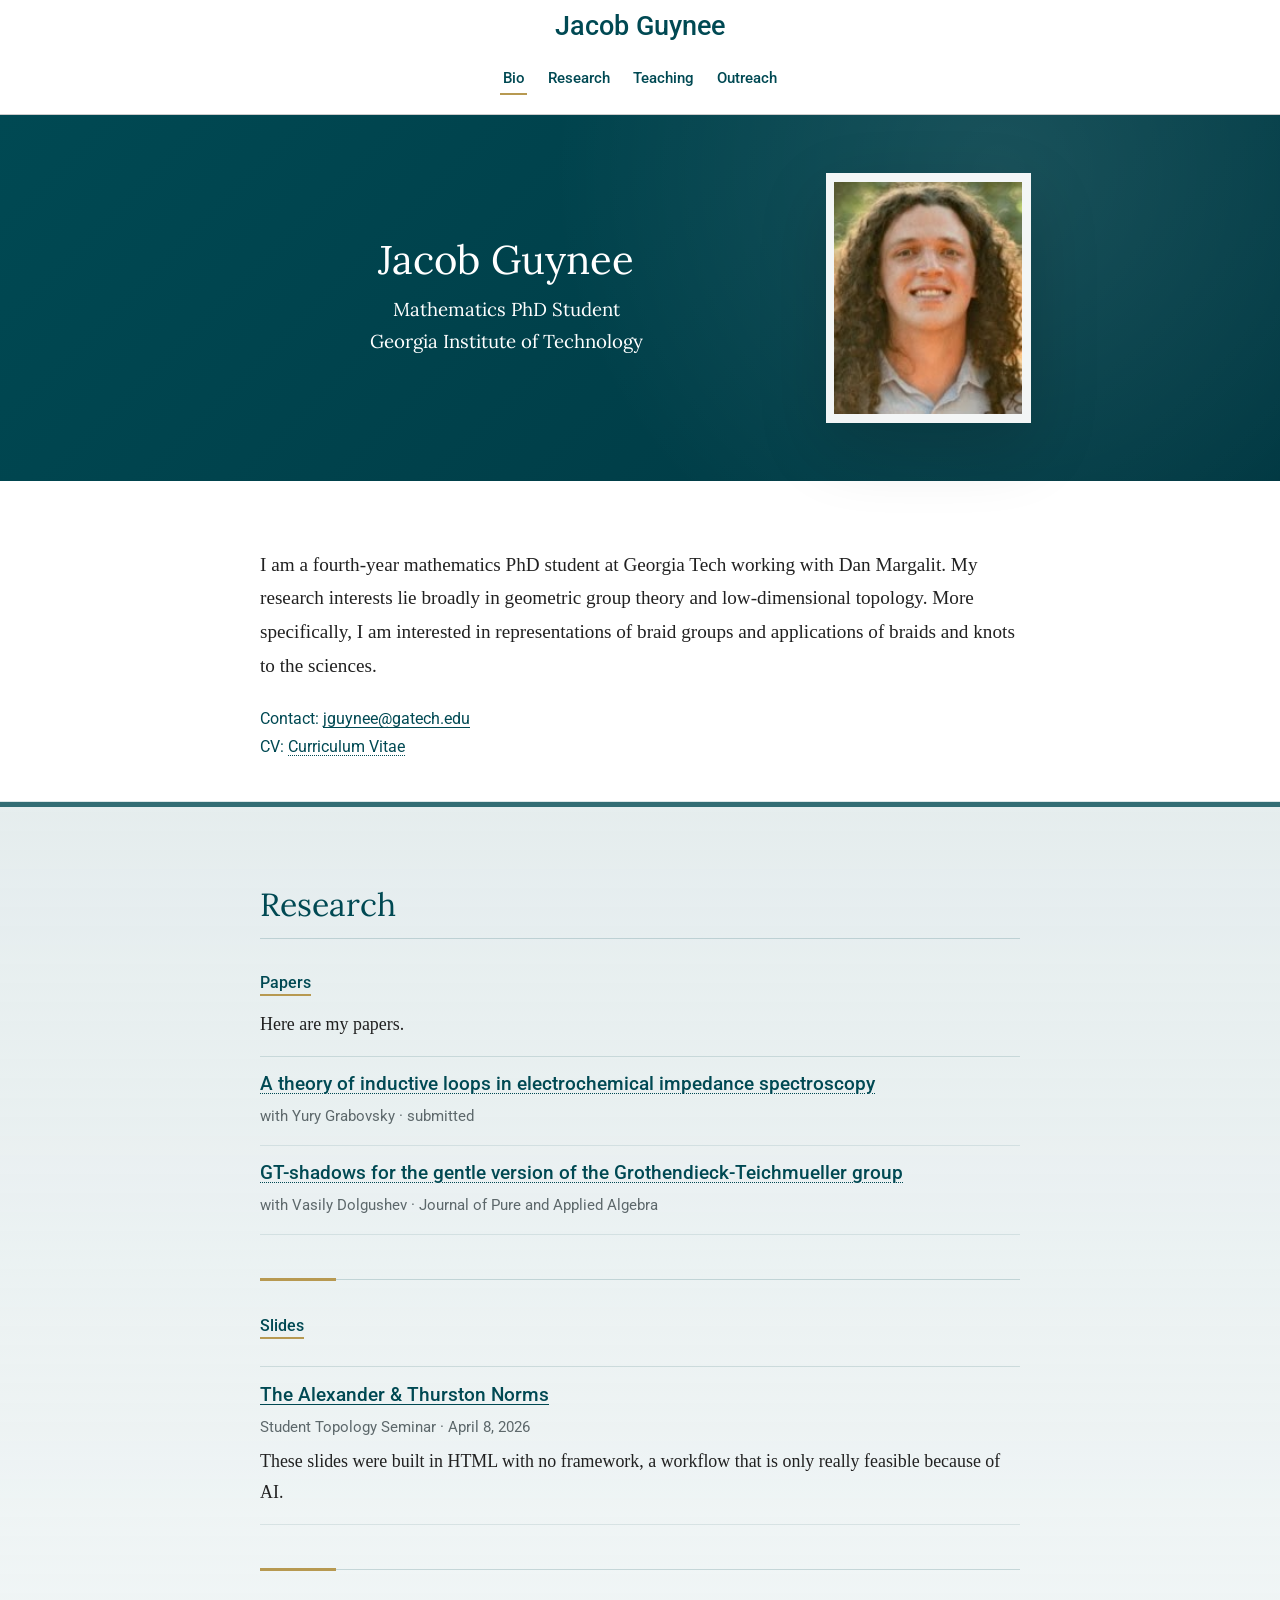
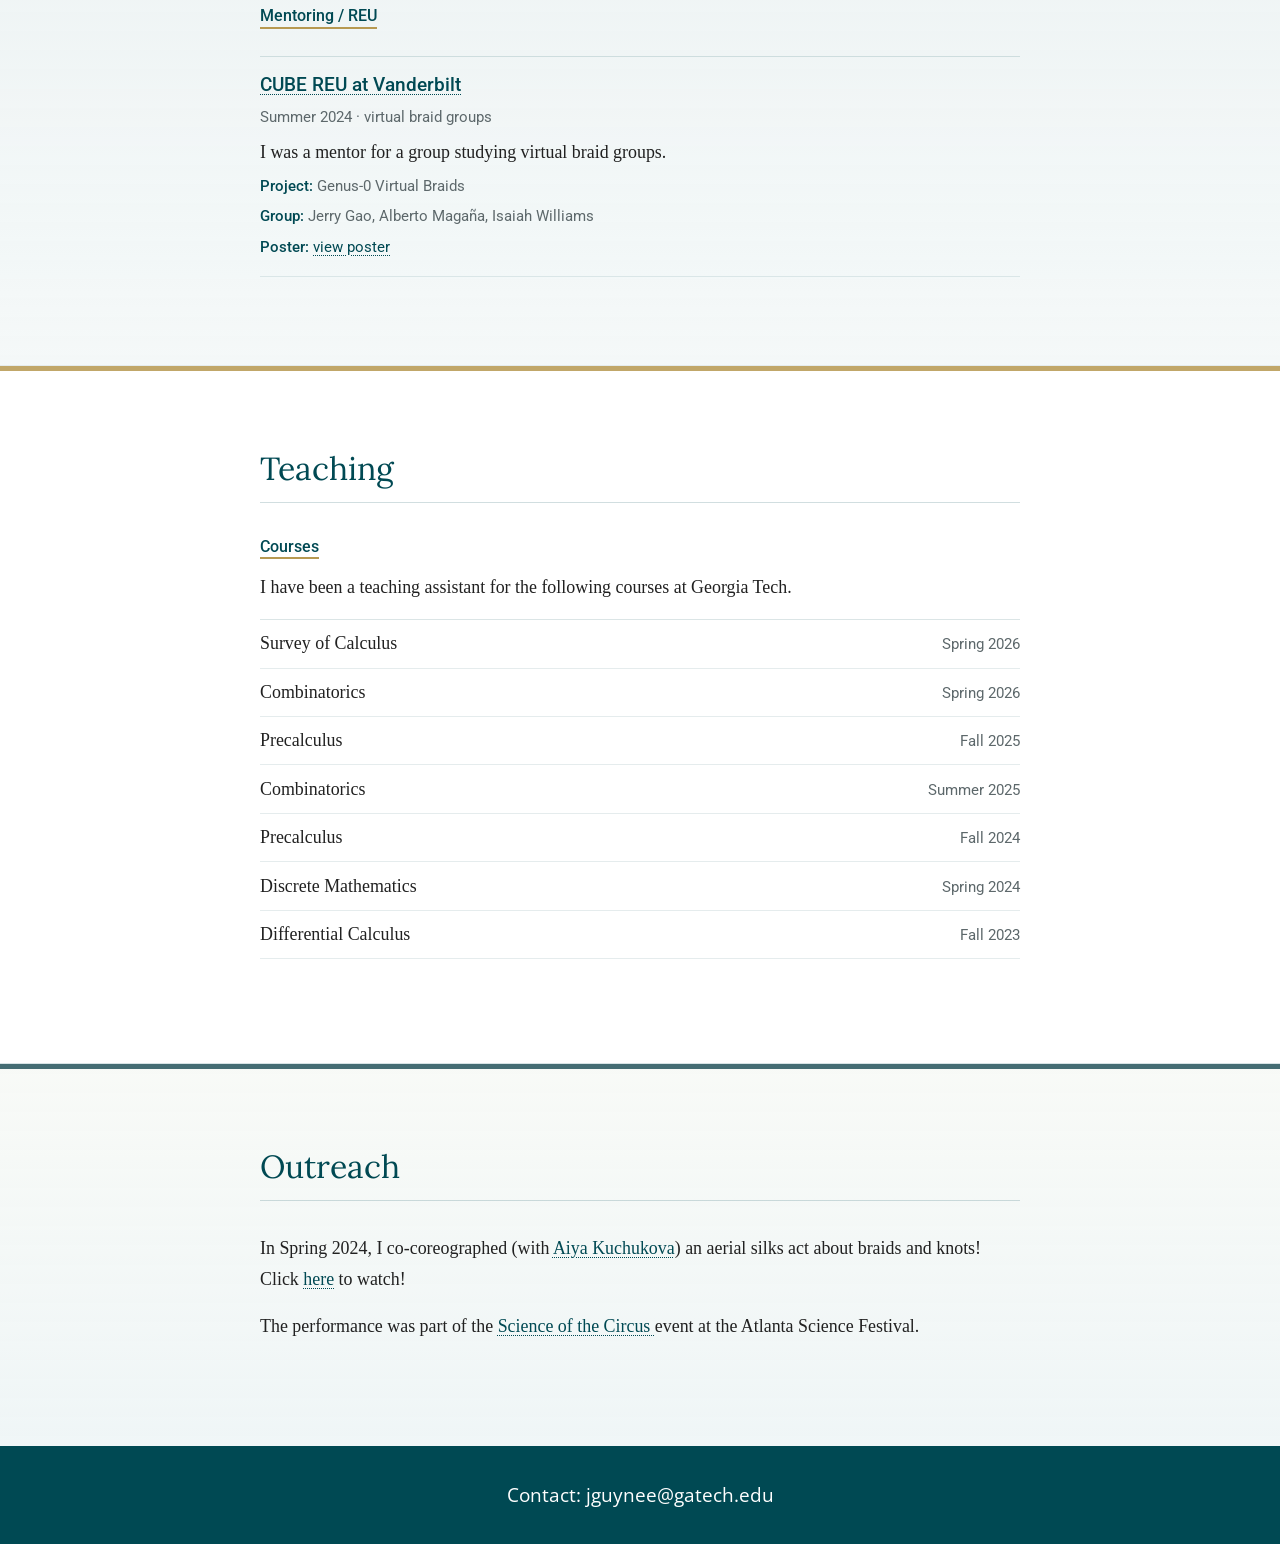
==== index.html @ 06bebe14 "Create personal website" ====
<!DOCTYPE html>
<html lang="en">
  <head>
    <meta charset="utf-8">
    <meta name="viewport" content="width=device-width, initial-scale=1">
    <meta
      name="description"
      content="Jacob Guynee, Mathematics PhD Student at Georgia Institute of Technology."
    >
    <meta property="og:title" content="Jacob Guynee">
    <meta
      property="og:description"
      content="Mathematics PhD Student at Georgia Institute of Technology."
    >
    <meta property="og:type" content="website">
    <meta property="og:image" content="assets/jacob-guynee.jpg">
    <title>Jacob Guynee</title>
    <link rel="preconnect" href="https://fonts.googleapis.com">
    <link rel="preconnect" href="https://fonts.gstatic.com" crossorigin>
    <link
      href="https://fonts.googleapis.com/css2?family=Lora:wght@400;500&family=Open+Sans:wght@400;600&family=Roboto:wght@400;500&display=swap"
      rel="stylesheet"
    >
    <link rel="stylesheet" href="styles.css">
  </head>
  <body>
    <header class="site-header">
      <a class="site-title" href="index.html">Jacob Guynee</a>
      <nav class="primary-nav" aria-label="Primary navigation">
        <a class="active" href="#bio" aria-current="page">Bio</a>
        <a href="#research">Research</a>
        <a href="#teaching">Teaching</a>
        <a href="#outreach">Outreach</a>
      </nav>
    </header>

    <main>
      <section class="hero" id="bio" aria-labelledby="intro-heading">
        <div class="hero-inner">
          <div class="hero-copy">
            <h1 id="intro-heading">Jacob Guynee</h1>
            <p>Mathematics PhD Student</p>
            <p>Georgia Institute of Technology</p>
          </div>
          <figure class="portrait-frame">
            <img src="assets/jacob-guynee.jpg" alt="Jacob Guynee">
          </figure>
        </div>
      </section>

      <section class="bio-section" aria-label="Biography">
        <div class="content-column">
          <p>
            I am a fourth-year mathematics PhD student at Georgia Tech working
            with Dan Margalit. My research interests lie broadly in geometric
            group theory and low-dimensional topology. More specifically, I am
            interested in representations of braid groups and applications of
            braids and knots to the sciences.
          </p>
          <p class="bio-contact">
            Contact: <a href="mailto:jguynee@gatech.edu">jguynee@gatech.edu</a>
            <br>
            CV:
            <a
              href="https://drive.google.com/file/d/1rcD-SRMnvjtIptiOlbtC2pMc74YxiAB4/view?usp=drive_link"
              target="_blank"
              rel="noopener noreferrer"
            >
              Curriculum Vitae
            </a>
          </p>
        </div>
      </section>

      <section class="page-section research-section" id="research" aria-labelledby="research-heading">
        <div class="section-inner">
          <h2 id="research-heading">Research</h2>

          <div class="research-group">
            <h3 class="section-subtitle">Papers</h3>
            <p class="research-intro">Here are my papers.</p>

            <div class="research-entry-list">
              <article class="research-entry">
                <h4>
                  <a href="https://arxiv.org/abs/2301.05024" target="_blank" rel="noopener noreferrer">
                    A theory of inductive loops in electrochemical impedance spectroscopy
                  </a>
                </h4>
                <p class="entry-meta">with Yury Grabovsky &middot; submitted</p>
              </article>

              <article class="research-entry">
                <h4>
                  <a href="https://arxiv.org/abs/2401.06870" target="_blank" rel="noopener noreferrer">
                    GT-shadows for the gentle version of the Grothendieck-Teichmueller group
                  </a>
                </h4>
                <p class="entry-meta">with Vasily Dolgushev &middot; Journal of Pure and Applied Algebra</p>
              </article>
            </div>
          </div>

          <div class="research-group slides-block">
            <h3 class="section-subtitle">Slides</h3>
            <div class="research-entry-list">
              <article class="research-entry">
                <h4>
                  <a href="slideshows/alex-and-thurston/index.html">The Alexander &amp; Thurston Norms</a>
                </h4>
                <p class="entry-meta">Student Topology Seminar &middot; April 8, 2026</p>
                <p>
                  These slides were built in HTML with no framework, a workflow
                  that is only really feasible because of AI.
                </p>
              </article>
            </div>
          </div>

          <div class="research-group reu-block">
            <h3 class="section-subtitle">Mentoring / REU</h3>
            <div class="research-entry-list">
              <article class="research-entry">
                <h4>
                  <a href="https://margalit.droppages.net/reu.html" target="_blank" rel="noopener noreferrer">CUBE REU at Vanderbilt</a>
                </h4>
                <p class="entry-meta">Summer 2024 &middot; virtual braid groups</p>
                <p>I was a mentor for a group studying virtual braid groups.</p>
                <p class="entry-detail"><span>Project:</span> Genus-0 Virtual Braids</p>
                <p class="entry-detail"><span>Group:</span> Jerry Gao, Alberto Maga&ntilde;a, Isaiah Williams</p>
                <p class="entry-detail">
                  <span>Poster:</span>
                  <a href="https://drive.google.com/file/d/1_0v828YfqKhIssvewitW0KO_ke33jh3l/view?usp=drive_link" target="_blank" rel="noopener noreferrer">view poster</a>
                </p>
              </article>
            </div>
          </div>
        </div>
      </section>

      <section class="page-section teaching-section" id="teaching" aria-labelledby="teaching-heading">
        <div class="section-inner">
          <h2 id="teaching-heading">Teaching</h2>
          <div class="teaching-group">
            <h3 class="section-subtitle">Courses</h3>
            <p>I have been a teaching assistant for the following courses at Georgia Tech.</p>
            <ul class="course-list">
              <li>
                <span class="course-name">Survey of Calculus</span>
                <span class="course-term">Spring 2026</span>
              </li>
              <li>
                <span class="course-name">Combinatorics</span>
                <span class="course-term">Spring 2026</span>
              </li>
              <li>
                <span class="course-name">Precalculus</span>
                <span class="course-term">Fall 2025</span>
              </li>
              <li>
                <span class="course-name">Combinatorics</span>
                <span class="course-term">Summer 2025</span>
              </li>
              <li>
                <span class="course-name">Precalculus</span>
                <span class="course-term">Fall 2024</span>
              </li>
              <li>
                <span class="course-name">Discrete Mathematics</span>
                <span class="course-term">Spring 2024</span>
              </li>
              <li>
                <span class="course-name">Differential Calculus</span>
                <span class="course-term">Fall 2023</span>
              </li>
            </ul>
          </div>
        </div>
      </section>

      <section class="page-section outreach-section" id="outreach" aria-labelledby="outreach-heading">
        <div class="section-inner">
          <h2 id="outreach-heading">Outreach</h2>
          <p>
            In Spring 2024, I co-coreographed (with
            <a href="https://sites.google.com/view/aiyko/home" target="_blank" rel="noopener noreferrer">Aiya Kuchukova</a>)
            an aerial silks act about braids and knots! Click
            <a href="https://drive.google.com/file/d/1J1d-u1OM01Z6d9Sy87omcITtz2qol_px/view" target="_blank" rel="noopener noreferrer">here</a>
            to watch!
          </p>
          <p>
            The performance was part of the
            <a href="https://atlantasciencefestival.org/events-2024/808-science-of-the-circus/" target="_blank" rel="noopener noreferrer">
              Science of the Circus
            </a>
            event at the Atlanta Science Festival.
          </p>
        </div>
      </section>
    </main>

    <footer class="site-footer">
      <p>Contact: <a href="mailto:jguynee@gatech.edu">jguynee@gatech.edu</a></p>
    </footer>
    <script src="script.js"></script>
  </body>
</html>
---- styles.css ----
:root {
  --teal: #004953;
  --teal-deep: #003842;
  --teal-soft: #e5edee;
  --ink: #212121;
  --muted: #5d686b;
  --paper: #ffffff;
  --line: #cccccc;
  --accent: #b79951;
  --shadow: 0 24px 70px rgba(0, 0, 0, 0.16);
}

* {
  box-sizing: border-box;
}

html {
  color: var(--ink);
  background: var(--paper);
  font-family: "Open Sans", Arial, sans-serif;
  font-size: 16px;
  scroll-behavior: smooth;
}

body {
  margin: 0;
  min-height: 100vh;
  background:
    linear-gradient(180deg, rgba(229, 237, 238, 0.28), rgba(255, 255, 255, 0) 260px),
    var(--paper);
  overflow-x: hidden;
}

a {
  color: inherit;
  overflow-wrap: anywhere;
}

main {
  overflow-x: hidden;
}

.site-header {
  display: grid;
  justify-items: center;
  gap: 1.35rem;
  padding: 0.65rem 1.5rem 1.2rem;
  background: rgba(255, 255, 255, 0.96);
  border-bottom: 1px solid var(--line);
  position: sticky;
  top: 0;
  z-index: 10;
}

.site-title {
  color: var(--teal);
  font-family: Roboto, Arial, sans-serif;
  font-size: 1.66rem;
  font-weight: 500;
  letter-spacing: 0;
  text-align: center;
  text-decoration: none;
}

.primary-nav {
  display: flex;
  flex-wrap: wrap;
  justify-content: center;
  gap: 0.25rem 1.15rem;
  color: var(--teal);
  font-family: Roboto, Arial, sans-serif;
  font-size: 0.95rem;
  font-weight: 500;
}

.primary-nav a {
  position: relative;
  min-height: 2rem;
  padding: 0.35rem 0.15rem;
  text-decoration: none;
}

.primary-nav a::after {
  position: absolute;
  right: 0;
  bottom: 0;
  left: 0;
  height: 2px;
  background: transparent;
  content: "";
}

.primary-nav a:hover::after,
.primary-nav a:focus-visible::after,
.primary-nav .active::after {
  background: var(--accent);
}

.hero {
  background:
    radial-gradient(circle at 78% 15%, rgba(255, 255, 255, 0.1), transparent 28rem),
    linear-gradient(135deg, var(--teal), var(--teal-deep));
  color: var(--paper);
}

.hero-inner {
  display: grid;
  grid-template-columns: minmax(0, 1fr) minmax(150px, 220px);
  align-items: center;
  gap: 3rem;
  width: 100%;
  max-width: 860px;
  min-height: 320px;
  margin: 0 auto;
  padding: 3.6rem 2rem;
}

.hero-copy {
  text-align: center;
}

.hero-copy h1 {
  margin: 0 0 0.8rem;
  font-family: Lora, Georgia, serif;
  font-size: 2.5rem;
  font-weight: 400;
  line-height: 1.15;
}

.hero-copy p {
  margin: 0.18rem 0;
  font-family: Lora, Georgia, serif;
  font-size: 1.17rem;
  line-height: 1.55;
}

.portrait-frame {
  justify-self: center;
  width: 100%;
  max-width: 205px;
  margin: 0;
  padding: 0.55rem;
  background: rgba(255, 255, 255, 0.95);
  box-shadow: var(--shadow);
}

.portrait-frame img {
  display: block;
  width: 100%;
  aspect-ratio: 199 / 247;
  object-fit: cover;
}

.bio-section {
  padding: 4.2rem 1.5rem 2.5rem;
}

.content-column {
  width: calc(100vw - 3rem);
  max-width: 760px;
  margin: 0 auto;
}

.content-column p {
  width: calc(100vw - 3rem);
  max-width: 760px;
  margin: 0;
  font-family: "Cambria Math", Cambria, Georgia, serif;
  font-size: 1.2rem;
  line-height: 1.75;
  overflow-wrap: break-word;
  word-break: normal;
  white-space: normal;
}

.bio-contact {
  margin-top: 1.45rem !important;
  color: var(--teal);
  font-family: Roboto, Arial, sans-serif !important;
  font-size: 1rem !important;
}

.bio-contact a {
  text-decoration: underline;
  text-decoration-thickness: 1px;
  text-underline-offset: 0.18em;
}

.site-footer {
  padding: 2.3rem 1.5rem;
  background: var(--teal);
  color: var(--paper);
  text-align: center;
}

.site-footer p {
  margin: 0;
  font-size: 1.16rem;
}

.site-footer a {
  text-decoration: none;
}

.site-footer a:hover,
.site-footer a:focus-visible {
  text-decoration: underline;
  text-underline-offset: 0.18em;
}

.page-section {
  position: relative;
  scroll-margin-top: 7rem;
  padding: 5.25rem 1.5rem 5.5rem;
  border-top: 1px solid rgba(0, 73, 83, 0.1);
}

.page-section::before {
  position: absolute;
  top: 0;
  right: 0;
  left: 0;
  height: 5px;
  content: "";
}

.research-section {
  background:
    linear-gradient(180deg, rgba(229, 237, 238, 0.72), rgba(245, 249, 249, 0.96)),
    var(--teal-soft);
}

.research-section::before {
  background: rgba(0, 73, 83, 0.78);
}

.teaching-section {
  background: #ffffff;
}

.teaching-section::before {
  background: rgba(183, 153, 81, 0.86);
}

.outreach-section {
  background:
    linear-gradient(180deg, rgba(248, 250, 247, 1), rgba(238, 245, 246, 0.92)),
    var(--paper);
}

.outreach-section::before {
  background: rgba(0, 56, 66, 0.72);
}

.section-inner {
  width: 100%;
  max-width: 760px;
  margin: 0 auto;
  overflow-wrap: anywhere;
}

.section-inner h2 {
  margin: 0 0 2rem;
  padding-bottom: 0.85rem;
  border-bottom: 1px solid rgba(0, 73, 83, 0.18);
  color: var(--teal);
  font-family: Lora, Georgia, serif;
  font-size: 2rem;
  font-weight: 400;
  line-height: 1.2;
}

.section-inner p,
.course-list {
  margin: 0 0 1rem;
  font-family: "Cambria Math", Cambria, Georgia, serif;
  font-size: 1.12rem;
  line-height: 1.72;
}

.section-inner a {
  color: var(--teal);
  text-decoration: underline;
  text-decoration-style: solid;
  text-decoration-thickness: 1px;
  text-underline-offset: 0.18em;
}

.section-inner a[target="_blank"],
.bio-contact a[target="_blank"] {
  text-decoration-style: dotted;
}

.section-inner a:hover,
.section-inner a:focus-visible,
.bio-contact a:hover,
.bio-contact a:focus-visible {
  color: var(--teal-deep);
  text-decoration-style: solid;
}

.research-group {
  position: relative;
  margin-top: 2.2rem;
}

.research-group:first-of-type {
  margin-top: 0;
}

.research-group + .research-group {
  margin-top: 2.75rem;
  padding-top: 2.15rem;
  border-top: 1px solid rgba(0, 73, 83, 0.18);
}

.research-group + .research-group::before {
  position: absolute;
  top: -2px;
  left: 0;
  width: 4.75rem;
  height: 3px;
  background: var(--accent);
  content: "";
}

.section-subtitle {
  display: inline-block;
  margin: 0 0 0.8rem;
  color: var(--teal);
  font-family: Roboto, Arial, sans-serif;
  font-size: 1rem;
  font-weight: 500;
  line-height: 1.3;
  border-bottom: 2px solid var(--accent);
}

.research-intro {
  margin-bottom: 1rem !important;
}

.research-entry-list {
  display: grid;
  gap: 0;
  margin: 0.9rem 0 0;
  border-top: 1px solid rgba(0, 73, 83, 0.14);
}

.research-entry {
  padding: 0.9rem 0 1rem;
  border-bottom: 1px solid rgba(0, 73, 83, 0.1);
}

.research-entry h4 {
  margin: 0 0 0.45rem;
  font-family: Roboto, Arial, sans-serif;
  font-size: 1.16rem;
  font-weight: 500;
  line-height: 1.45;
  overflow-wrap: anywhere;
}

.research-entry p {
  margin-bottom: 0.45rem;
}

.research-entry p:last-child {
  margin-bottom: 0;
}

.entry-meta,
.entry-detail {
  color: var(--muted);
  font-family: Roboto, Arial, sans-serif !important;
  font-size: 0.95rem !important;
  line-height: 1.55 !important;
}

.entry-detail span {
  color: var(--teal);
  font-weight: 500;
}

.course-list {
  display: grid;
  gap: 0;
  padding-left: 0;
  list-style: none;
  border-top: 1px solid rgba(0, 73, 83, 0.14);
}

.course-list li {
  display: grid;
  grid-template-columns: minmax(0, 1fr) auto;
  gap: 1.5rem;
  align-items: baseline;
  padding: 0.52rem 0;
  border-bottom: 1px solid rgba(0, 73, 83, 0.1);
}

.course-name {
  color: var(--ink);
}

.course-term {
  color: var(--muted);
  font-family: Roboto, Arial, sans-serif;
  font-size: 0.95rem;
}

@media (max-width: 720px) {
  .site-header {
    gap: 1rem;
    padding-inline: 1rem;
  }

  .hero-inner {
    grid-template-columns: 1fr;
    gap: 2rem;
    min-height: auto;
    padding: 3rem 1.5rem;
  }

  .portrait-frame {
    order: -1;
    width: 170px;
  }

  .hero-copy h1 {
    font-size: 2.1rem;
  }

  .hero-copy p,
  .content-column p {
    font-size: 1.08rem;
  }

  .content-column,
  .content-column p,
  .section-inner {
    width: 32ch !important;
    max-width: calc(100vw - 2.3rem) !important;
  }

  .section-inner p,
  .research-entry h4,
  .research-entry h4 a,
  .course-list,
  .course-list li {
    max-width: calc(100vw - 2.3rem) !important;
    overflow-wrap: anywhere;
    white-space: normal;
  }

  .course-list li {
    grid-template-columns: 1fr;
    gap: 0.08rem;
  }

  .research-entry h4 a {
    display: block;
  }

  .page-section {
    scroll-margin-top: 7.5rem;
    padding: 4rem 1.15rem 4.25rem;
  }

  .section-inner h2 {
    font-size: 1.8rem;
  }

  .section-inner p,
  .course-list {
    font-size: 1.04rem;
  }
}

@media (max-width: 480px) {
  .site-title {
    font-size: 1.42rem;
  }

  .primary-nav {
    gap: 0.15rem 0.8rem;
    font-size: 0.88rem;
  }

  .hero-inner {
    padding: 2.4rem 1.15rem;
  }

  .bio-section {
    padding: 3rem 1.15rem 2rem;
  }

  .content-column {
    width: calc(100vw - 2.3rem) !important;
    max-width: calc(100vw - 2.3rem) !important;
  }

  .content-column p {
    display: block;
    width: calc(100vw - 2.3rem) !important;
    max-width: calc(100vw - 2.3rem) !important;
    overflow-wrap: anywhere;
  }

}
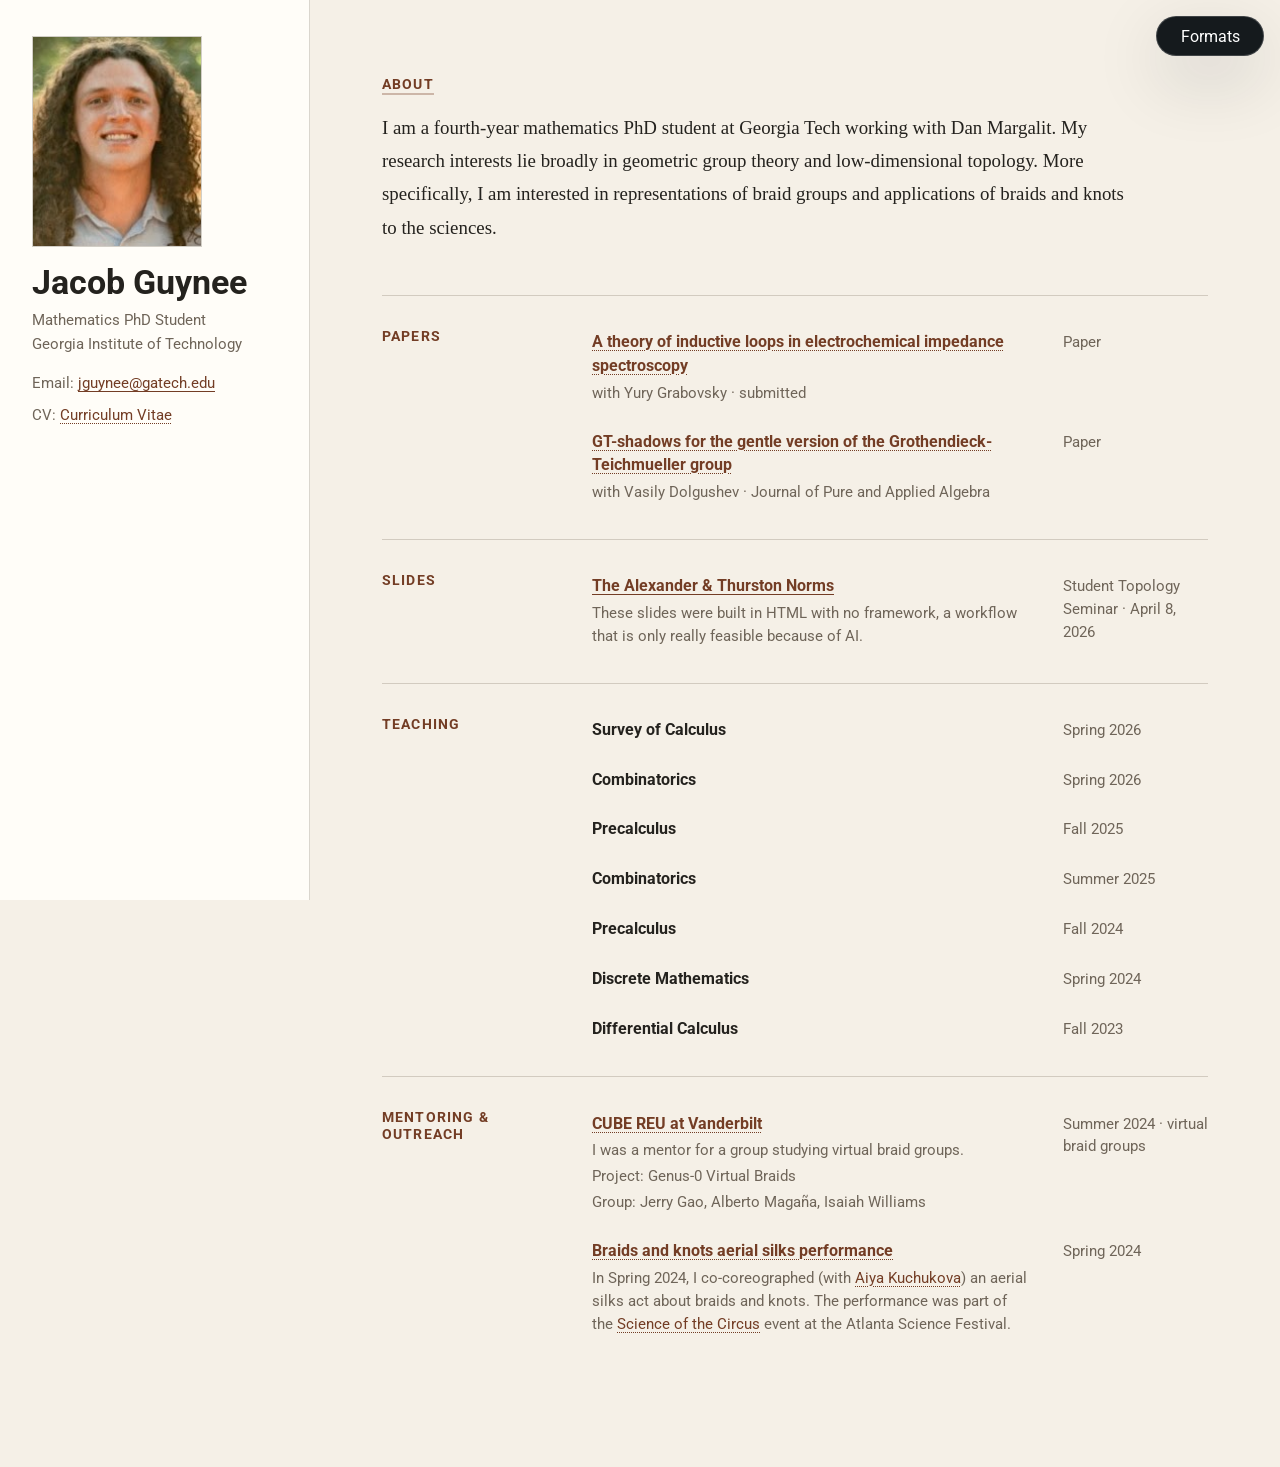
==== commit 7b47e02a: "Update site and search metadata" ====
--- a/index.html
+++ b/index.html
@@ -5,203 +5,64 @@
     <meta name="viewport" content="width=device-width, initial-scale=1">
     <meta
       name="description"
-      content="Jacob Guynee, Mathematics PhD Student at Georgia Institute of Technology."
+      content="Jacob Guynee is a mathematics PhD student at Georgia Tech working in geometric group theory, low-dimensional topology, braid groups, and knot theory."
     >
-    <meta property="og:title" content="Jacob Guynee">
+    <link rel="canonical" href="https://jacobguynee.github.io/">
+    <meta name="robots" content="index, follow">
+    <meta property="og:title" content="Jacob Guynee | Mathematics PhD Student">
     <meta
       property="og:description"
-      content="Mathematics PhD Student at Georgia Institute of Technology."
+      content="Mathematics PhD student at Georgia Tech working in geometric group theory, low-dimensional topology, braid groups, and knot theory."
     >
     <meta property="og:type" content="website">
-    <meta property="og:image" content="assets/jacob-guynee.jpg">
-    <title>Jacob Guynee</title>
+    <meta property="og:url" content="https://jacobguynee.github.io/">
+    <meta property="og:image" content="https://jacobguynee.github.io/assets/jacob-guynee.jpg">
+    <title>Jacob Guynee | Mathematics PhD Student at Georgia Tech</title>
     <link rel="preconnect" href="https://fonts.googleapis.com">
     <link rel="preconnect" href="https://fonts.gstatic.com" crossorigin>
     <link
-      href="https://fonts.googleapis.com/css2?family=Lora:wght@400;500&family=Open+Sans:wght@400;600&family=Roboto:wght@400;500&display=swap"
+      href="https://fonts.googleapis.com/css2?family=Lora:wght@400;500;600&family=Open+Sans:wght@400;600;700&family=Roboto:wght@400;500;700&display=swap"
       rel="stylesheet"
     >
     <link rel="stylesheet" href="styles.css">
+    <script type="application/ld+json">
+      {
+        "@context": "https://schema.org",
+        "@type": "Person",
+        "name": "Jacob Guynee",
+        "url": "https://jacobguynee.github.io/",
+        "image": "https://jacobguynee.github.io/assets/jacob-guynee.jpg",
+        "jobTitle": "Mathematics PhD Student",
+        "affiliation": {
+          "@type": "CollegeOrUniversity",
+          "name": "Georgia Institute of Technology"
+        },
+        "email": "mailto:jguynee@gatech.edu",
+        "knowsAbout": [
+          "Geometric group theory",
+          "Low-dimensional topology",
+          "Braid groups",
+          "Knot theory"
+        ]
+      }
+    </script>
   </head>
   <body>
-    <header class="site-header">
-      <a class="site-title" href="index.html">Jacob Guynee</a>
-      <nav class="primary-nav" aria-label="Primary navigation">
-        <a class="active" href="#bio" aria-current="page">Bio</a>
-        <a href="#research">Research</a>
-        <a href="#teaching">Teaching</a>
-        <a href="#outreach">Outreach</a>
-      </nav>
-    </header>
+    <div class="format-picker">
+      <button class="format-toggle" type="button" aria-expanded="false" aria-controls="format-menu">
+        Formats
+      </button>
+      <div class="format-menu" id="format-menu" role="menu" aria-label="Format options">
+        <button type="button" data-format-option="dossier" role="menuitem">Dossier</button>
+        <button type="button" data-format-option="notebook" role="menuitem">Research Notebook</button>
+        <button type="button" data-format-option="letterhead" role="menuitem">Letterhead</button>
+        <button type="button" data-format-option="seminar" role="menuitem">Seminar Board</button>
+        <button type="button" data-format-option="cards" role="menuitem">Index Cards</button>
+      </div>
+    </div>
 
-    <main>
-      <section class="hero" id="bio" aria-labelledby="intro-heading">
-        <div class="hero-inner">
-          <div class="hero-copy">
-            <h1 id="intro-heading">Jacob Guynee</h1>
-            <p>Mathematics PhD Student</p>
-            <p>Georgia Institute of Technology</p>
-          </div>
-          <figure class="portrait-frame">
-            <img src="assets/jacob-guynee.jpg" alt="Jacob Guynee">
-          </figure>
-        </div>
-      </section>
+    <div id="site-root"></div>
 
-      <section class="bio-section" aria-label="Biography">
-        <div class="content-column">
-          <p>
-            I am a fourth-year mathematics PhD student at Georgia Tech working
-            with Dan Margalit. My research interests lie broadly in geometric
-            group theory and low-dimensional topology. More specifically, I am
-            interested in representations of braid groups and applications of
-            braids and knots to the sciences.
-          </p>
-          <p class="bio-contact">
-            Contact: <a href="mailto:jguynee@gatech.edu">jguynee@gatech.edu</a>
-            <br>
-            CV:
-            <a
-              href="https://drive.google.com/file/d/1rcD-SRMnvjtIptiOlbtC2pMc74YxiAB4/view?usp=drive_link"
-              target="_blank"
-              rel="noopener noreferrer"
-            >
-              Curriculum Vitae
-            </a>
-          </p>
-        </div>
-      </section>
-
-      <section class="page-section research-section" id="research" aria-labelledby="research-heading">
-        <div class="section-inner">
-          <h2 id="research-heading">Research</h2>
-
-          <div class="research-group">
-            <h3 class="section-subtitle">Papers</h3>
-            <p class="research-intro">Here are my papers.</p>
-
-            <div class="research-entry-list">
-              <article class="research-entry">
-                <h4>
-                  <a href="https://arxiv.org/abs/2301.05024" target="_blank" rel="noopener noreferrer">
-                    A theory of inductive loops in electrochemical impedance spectroscopy
-                  </a>
-                </h4>
-                <p class="entry-meta">with Yury Grabovsky &middot; submitted</p>
-              </article>
-
-              <article class="research-entry">
-                <h4>
-                  <a href="https://arxiv.org/abs/2401.06870" target="_blank" rel="noopener noreferrer">
-                    GT-shadows for the gentle version of the Grothendieck-Teichmueller group
-                  </a>
-                </h4>
-                <p class="entry-meta">with Vasily Dolgushev &middot; Journal of Pure and Applied Algebra</p>
-              </article>
-            </div>
-          </div>
-
-          <div class="research-group slides-block">
-            <h3 class="section-subtitle">Slides</h3>
-            <div class="research-entry-list">
-              <article class="research-entry">
-                <h4>
-                  <a href="slideshows/alex-and-thurston/index.html">The Alexander &amp; Thurston Norms</a>
-                </h4>
-                <p class="entry-meta">Student Topology Seminar &middot; April 8, 2026</p>
-                <p>
-                  These slides were built in HTML with no framework, a workflow
-                  that is only really feasible because of AI.
-                </p>
-              </article>
-            </div>
-          </div>
-
-          <div class="research-group reu-block">
-            <h3 class="section-subtitle">Mentoring / REU</h3>
-            <div class="research-entry-list">
-              <article class="research-entry">
-                <h4>
-                  <a href="https://margalit.droppages.net/reu.html" target="_blank" rel="noopener noreferrer">CUBE REU at Vanderbilt</a>
-                </h4>
-                <p class="entry-meta">Summer 2024 &middot; virtual braid groups</p>
-                <p>I was a mentor for a group studying virtual braid groups.</p>
-                <p class="entry-detail"><span>Project:</span> Genus-0 Virtual Braids</p>
-                <p class="entry-detail"><span>Group:</span> Jerry Gao, Alberto Maga&ntilde;a, Isaiah Williams</p>
-                <p class="entry-detail">
-                  <span>Poster:</span>
-                  <a href="https://drive.google.com/file/d/1_0v828YfqKhIssvewitW0KO_ke33jh3l/view?usp=drive_link" target="_blank" rel="noopener noreferrer">view poster</a>
-                </p>
-              </article>
-            </div>
-          </div>
-        </div>
-      </section>
-
-      <section class="page-section teaching-section" id="teaching" aria-labelledby="teaching-heading">
-        <div class="section-inner">
-          <h2 id="teaching-heading">Teaching</h2>
-          <div class="teaching-group">
-            <h3 class="section-subtitle">Courses</h3>
-            <p>I have been a teaching assistant for the following courses at Georgia Tech.</p>
-            <ul class="course-list">
-              <li>
-                <span class="course-name">Survey of Calculus</span>
-                <span class="course-term">Spring 2026</span>
-              </li>
-              <li>
-                <span class="course-name">Combinatorics</span>
-                <span class="course-term">Spring 2026</span>
-              </li>
-              <li>
-                <span class="course-name">Precalculus</span>
-                <span class="course-term">Fall 2025</span>
-              </li>
-              <li>
-                <span class="course-name">Combinatorics</span>
-                <span class="course-term">Summer 2025</span>
-              </li>
-              <li>
-                <span class="course-name">Precalculus</span>
-                <span class="course-term">Fall 2024</span>
-              </li>
-              <li>
-                <span class="course-name">Discrete Mathematics</span>
-                <span class="course-term">Spring 2024</span>
-              </li>
-              <li>
-                <span class="course-name">Differential Calculus</span>
-                <span class="course-term">Fall 2023</span>
-              </li>
-            </ul>
-          </div>
-        </div>
-      </section>
-
-      <section class="page-section outreach-section" id="outreach" aria-labelledby="outreach-heading">
-        <div class="section-inner">
-          <h2 id="outreach-heading">Outreach</h2>
-          <p>
-            In Spring 2024, I co-coreographed (with
-            <a href="https://sites.google.com/view/aiyko/home" target="_blank" rel="noopener noreferrer">Aiya Kuchukova</a>)
-            an aerial silks act about braids and knots! Click
-            <a href="https://drive.google.com/file/d/1J1d-u1OM01Z6d9Sy87omcITtz2qol_px/view" target="_blank" rel="noopener noreferrer">here</a>
-            to watch!
-          </p>
-          <p>
-            The performance was part of the
-            <a href="https://atlantasciencefestival.org/events-2024/808-science-of-the-circus/" target="_blank" rel="noopener noreferrer">
-              Science of the Circus
-            </a>
-            event at the Atlanta Science Festival.
-          </p>
-        </div>
-      </section>
-    </main>
-
-    <footer class="site-footer">
-      <p>Contact: <a href="mailto:jguynee@gatech.edu">jguynee@gatech.edu</a></p>
-    </footer>
     <script src="script.js"></script>
   </body>
 </html>
--- a/styles.css
+++ b/styles.css
@@ -1,13 +1,18 @@
 :root {
-  --teal: #004953;
-  --teal-deep: #003842;
-  --teal-soft: #e5edee;
-  --ink: #212121;
-  --muted: #5d686b;
+  --serif: Lora, Georgia, serif;
+  --sans: "Open Sans", Arial, sans-serif;
+  --ui: Roboto, Arial, sans-serif;
+  --ink: #1f2528;
+  --muted: #626e72;
   --paper: #ffffff;
-  --line: #cccccc;
-  --accent: #b79951;
-  --shadow: 0 24px 70px rgba(0, 0, 0, 0.16);
+  --line: rgba(31, 37, 40, 0.16);
+  --line-strong: rgba(31, 37, 40, 0.32);
+  --teal: #155f69;
+  --teal-dark: #103f48;
+  --gold: #b58d45;
+  --rust: #8a3f2d;
+  --blue: #24536f;
+  --shadow: 0 22px 70px rgba(21, 30, 36, 0.16);
 }
 
 * {
@@ -16,19 +21,16 @@
 
 html {
   color: var(--ink);
-  background: var(--paper);
-  font-family: "Open Sans", Arial, sans-serif;
+  background: #f5f0e7;
+  font-family: var(--sans);
   font-size: 16px;
   scroll-behavior: smooth;
 }
 
 body {
-  margin: 0;
   min-height: 100vh;
-  background:
-    linear-gradient(180deg, rgba(229, 237, 238, 0.28), rgba(255, 255, 255, 0) 260px),
-    var(--paper);
-  overflow-x: hidden;
+  margin: 0;
+  background: #f5f0e7;
 }
 
 a {
@@ -36,474 +38,971 @@
   overflow-wrap: anywhere;
 }
 
-main {
-  overflow-x: hidden;
-}
-
-.site-header {
-  display: grid;
-  justify-items: center;
-  gap: 1.35rem;
-  padding: 0.65rem 1.5rem 1.2rem;
-  background: rgba(255, 255, 255, 0.96);
-  border-bottom: 1px solid var(--line);
-  position: sticky;
-  top: 0;
-  z-index: 10;
-}
-
-.site-title {
-  color: var(--teal);
-  font-family: Roboto, Arial, sans-serif;
-  font-size: 1.66rem;
-  font-weight: 500;
-  letter-spacing: 0;
-  text-align: center;
-  text-decoration: none;
-}
-
-.primary-nav {
-  display: flex;
-  flex-wrap: wrap;
-  justify-content: center;
-  gap: 0.25rem 1.15rem;
-  color: var(--teal);
-  font-family: Roboto, Arial, sans-serif;
-  font-size: 0.95rem;
-  font-weight: 500;
-}
-
-.primary-nav a {
-  position: relative;
-  min-height: 2rem;
-  padding: 0.35rem 0.15rem;
-  text-decoration: none;
-}
-
-.primary-nav a::after {
+button {
+  font: inherit;
+}
+
+.format-picker {
+  position: fixed;
+  top: 1rem;
+  right: 1rem;
+  z-index: 100;
+  font-family: var(--ui);
+}
+
+.format-toggle {
+  min-width: 6.75rem;
+  min-height: 2.5rem;
+  padding: 0 1rem;
+  color: #ffffff;
+  background: #151a1d;
+  border: 1px solid rgba(255, 255, 255, 0.18);
+  border-radius: 999px;
+  box-shadow: var(--shadow);
+  cursor: pointer;
+}
+
+.format-toggle:hover,
+.format-toggle:focus-visible {
+  background: #2a3034;
+}
+
+.format-menu {
   position: absolute;
+  top: calc(100% + 0.55rem);
   right: 0;
-  bottom: 0;
-  left: 0;
-  height: 2px;
+  display: none;
+  min-width: 13.5rem;
+  padding: 0.4rem;
+  background: #ffffff;
+  border: 1px solid var(--line-strong);
+  box-shadow: var(--shadow);
+}
+
+.format-picker.open .format-menu {
+  display: grid;
+}
+
+.format-menu button {
+  width: 100%;
+  padding: 0.68rem 0.78rem;
+  color: var(--ink);
+  text-align: left;
   background: transparent;
-  content: "";
-}
-
-.primary-nav a:hover::after,
-.primary-nav a:focus-visible::after,
-.primary-nav .active::after {
-  background: var(--accent);
-}
-
-.hero {
-  background:
-    radial-gradient(circle at 78% 15%, rgba(255, 255, 255, 0.1), transparent 28rem),
-    linear-gradient(135deg, var(--teal), var(--teal-deep));
-  color: var(--paper);
-}
-
-.hero-inner {
-  display: grid;
-  grid-template-columns: minmax(0, 1fr) minmax(150px, 220px);
-  align-items: center;
-  gap: 3rem;
-  width: 100%;
-  max-width: 860px;
-  min-height: 320px;
-  margin: 0 auto;
-  padding: 3.6rem 2rem;
-}
-
-.hero-copy {
-  text-align: center;
-}
-
-.hero-copy h1 {
-  margin: 0 0 0.8rem;
-  font-family: Lora, Georgia, serif;
-  font-size: 2.5rem;
-  font-weight: 400;
-  line-height: 1.15;
-}
-
-.hero-copy p {
-  margin: 0.18rem 0;
-  font-family: Lora, Georgia, serif;
-  font-size: 1.17rem;
-  line-height: 1.55;
-}
-
-.portrait-frame {
-  justify-self: center;
-  width: 100%;
-  max-width: 205px;
-  margin: 0;
-  padding: 0.55rem;
-  background: rgba(255, 255, 255, 0.95);
-  box-shadow: var(--shadow);
-}
-
-.portrait-frame img {
+  border: 0;
+  cursor: pointer;
+}
+
+.format-menu button:hover,
+.format-menu button:focus-visible,
+.format-menu button.active {
+  color: var(--teal-dark);
+  background: #edf4f4;
+}
+
+.site a:not(.plain-link) {
+  color: var(--link, var(--teal));
+  text-decoration: underline;
+  text-decoration-thickness: 1px;
+  text-underline-offset: 0.18em;
+}
+
+.site a[target="_blank"] {
+  text-decoration-style: dotted;
+}
+
+.site a:hover,
+.site a:focus-visible {
+  color: var(--link-hover, var(--teal-dark));
+  text-decoration-style: solid;
+}
+
+.portrait {
   display: block;
   width: 100%;
   aspect-ratio: 199 / 247;
   object-fit: cover;
 }
 
-.bio-section {
-  padding: 4.2rem 1.5rem 2.5rem;
-}
-
-.content-column {
-  width: calc(100vw - 3rem);
+.entry-title {
+  margin: 0 0 0.35rem;
+  font-size: 1.08rem;
+  line-height: 1.45;
+}
+
+.entry-meta,
+.entry-detail,
+.course-term {
+  color: var(--muted);
+  font-family: var(--ui);
+  font-size: 0.93rem;
+  line-height: 1.55;
+}
+
+.entry-detail {
+  margin: 0.25rem 0;
+}
+
+.entry-detail span {
+  color: var(--ink);
+  font-weight: 700;
+}
+
+.course-list,
+.notebook-courses,
+.letter-courses,
+.seminar-courses,
+.card-courses {
+  display: grid;
+  gap: 0.6rem;
+  margin: 0;
+  padding: 0;
+  list-style: none;
+}
+
+.course-list li,
+.notebook-courses li,
+.letter-courses li,
+.seminar-courses li,
+.card-courses li {
+  display: grid;
+  grid-template-columns: minmax(0, 1fr) auto;
+  gap: 1.2rem;
+  align-items: baseline;
+  padding-bottom: 0.45rem;
+  border-bottom: 1px solid var(--line);
+}
+
+/* Academic Dossier */
+
+.dossier-site {
+  --link: #733d25;
+  --link-hover: #4e2818;
+  display: grid;
+  grid-template-columns: 310px minmax(0, 1fr);
+  min-height: 100vh;
+  color: #24221e;
+  background: #f5f0e7;
+}
+
+.dossier-rail {
+  position: sticky;
+  top: 0;
+  height: 100vh;
+  padding: 2.25rem 2rem;
+  background: #fffdf8;
+  border-right: 1px solid rgba(70, 57, 38, 0.2);
+}
+
+.dossier-rail h1 {
+  margin: 1.15rem 0 0.3rem;
+  font-family: var(--ui);
+  font-size: 2.15rem;
+  font-weight: 700;
+  line-height: 1.02;
+}
+
+.dossier-rail .portrait {
+  max-width: 170px;
+  border: 1px solid rgba(70, 57, 38, 0.24);
+}
+
+.dossier-rail p {
+  margin: 0.55rem 0;
+  color: #6f6559;
+  font-family: var(--ui);
+  font-size: 0.94rem;
+  line-height: 1.55;
+}
+
+.dossier-contact {
+  margin-top: 1rem;
+}
+
+.dossier-main {
+  max-width: 980px;
+  padding: 4.5rem 4.5rem 6rem;
+}
+
+.dossier-intro {
   max-width: 760px;
-  margin: 0 auto;
-}
-
-.content-column p {
-  width: calc(100vw - 3rem);
+  margin-bottom: 3.2rem;
+}
+
+.dossier-intro h2 {
+  display: inline-block;
+  margin: 0 0 1rem;
+  color: #733d25;
+  border-bottom: 2px solid rgba(115, 61, 37, 0.32);
+  font-family: var(--ui);
+  font-size: 0.9rem;
+  font-weight: 700;
+  letter-spacing: 0.08em;
+  text-transform: uppercase;
+}
+
+.dossier-summary {
   max-width: 760px;
   margin: 0;
-  font-family: "Cambria Math", Cambria, Georgia, serif;
-  font-size: 1.2rem;
-  line-height: 1.75;
-  overflow-wrap: break-word;
-  word-break: normal;
-  white-space: normal;
-}
-
-.bio-contact {
-  margin-top: 1.45rem !important;
-  color: var(--teal);
-  font-family: Roboto, Arial, sans-serif !important;
-  font-size: 1rem !important;
-}
-
-.bio-contact a {
-  text-decoration: underline;
-  text-decoration-thickness: 1px;
-  text-underline-offset: 0.18em;
-}
-
-.site-footer {
-  padding: 2.3rem 1.5rem;
-  background: var(--teal);
-  color: var(--paper);
-  text-align: center;
-}
-
-.site-footer p {
-  margin: 0;
-  font-size: 1.16rem;
-}
-
-.site-footer a {
-  text-decoration: none;
-}
-
-.site-footer a:hover,
-.site-footer a:focus-visible {
-  text-decoration: underline;
-  text-underline-offset: 0.18em;
-}
-
-.page-section {
-  position: relative;
-  scroll-margin-top: 7rem;
-  padding: 5.25rem 1.5rem 5.5rem;
-  border-top: 1px solid rgba(0, 73, 83, 0.1);
-}
-
-.page-section::before {
-  position: absolute;
+  font-family: Cambria, Georgia, serif;
+  font-size: 1.18rem;
+  line-height: 1.76;
+}
+
+.cv-block {
+  display: grid;
+  grid-template-columns: 170px minmax(0, 1fr);
+  gap: 2.5rem;
+  padding: 2rem 0;
+  border-top: 1px solid rgba(70, 57, 38, 0.2);
+}
+
+.cv-block h3 {
+  margin: 0;
+  color: #733d25;
+  font-family: var(--ui);
+  font-size: 0.9rem;
+  font-weight: 700;
+  letter-spacing: 0.08em;
+  text-transform: uppercase;
+}
+
+.cv-list {
+  display: grid;
+  gap: 1.25rem;
+  margin: 0;
+  padding: 0;
+  list-style: none;
+}
+
+.cv-list li {
+  display: grid;
+  grid-template-columns: minmax(0, 1fr) 145px;
+  gap: 2rem;
+  align-items: baseline;
+}
+
+.cv-list h4 {
+  margin: 0 0 0.25rem;
+  font-family: var(--ui);
+  font-size: 1.02rem;
+  line-height: 1.45;
+}
+
+.cv-list p {
+  margin: 0.2rem 0;
+  color: #6f6559;
+  font-family: var(--ui);
+  font-size: 0.92rem;
+  line-height: 1.55;
+}
+
+/* Research Notebook */
+
+.notebook-site {
+  --link: #2f665c;
+  --link-hover: #1b463f;
+  display: grid;
+  grid-template-columns: 330px minmax(0, 1fr);
+  min-height: 100vh;
+  color: #1f2926;
+  background:
+    linear-gradient(90deg, rgba(47, 102, 92, 0.08) 0 330px, transparent 330px),
+    #f4f0e6;
+}
+
+.notebook-margin {
+  position: sticky;
   top: 0;
-  right: 0;
-  left: 0;
-  height: 5px;
-  content: "";
-}
-
-.research-section {
-  background:
-    linear-gradient(180deg, rgba(229, 237, 238, 0.72), rgba(245, 249, 249, 0.96)),
-    var(--teal-soft);
-}
-
-.research-section::before {
-  background: rgba(0, 73, 83, 0.78);
-}
-
-.teaching-section {
-  background: #ffffff;
-}
-
-.teaching-section::before {
-  background: rgba(183, 153, 81, 0.86);
-}
-
-.outreach-section {
-  background:
-    linear-gradient(180deg, rgba(248, 250, 247, 1), rgba(238, 245, 246, 0.92)),
-    var(--paper);
-}
-
-.outreach-section::before {
-  background: rgba(0, 56, 66, 0.72);
-}
-
-.section-inner {
-  width: 100%;
-  max-width: 760px;
-  margin: 0 auto;
-  overflow-wrap: anywhere;
-}
-
-.section-inner h2 {
-  margin: 0 0 2rem;
-  padding-bottom: 0.85rem;
-  border-bottom: 1px solid rgba(0, 73, 83, 0.18);
-  color: var(--teal);
-  font-family: Lora, Georgia, serif;
-  font-size: 2rem;
-  font-weight: 400;
-  line-height: 1.2;
-}
-
-.section-inner p,
-.course-list {
-  margin: 0 0 1rem;
-  font-family: "Cambria Math", Cambria, Georgia, serif;
-  font-size: 1.12rem;
-  line-height: 1.72;
-}
-
-.section-inner a {
-  color: var(--teal);
-  text-decoration: underline;
-  text-decoration-style: solid;
-  text-decoration-thickness: 1px;
-  text-underline-offset: 0.18em;
-}
-
-.section-inner a[target="_blank"],
-.bio-contact a[target="_blank"] {
-  text-decoration-style: dotted;
-}
-
-.section-inner a:hover,
-.section-inner a:focus-visible,
-.bio-contact a:hover,
-.bio-contact a:focus-visible {
-  color: var(--teal-deep);
-  text-decoration-style: solid;
-}
-
-.research-group {
-  position: relative;
+  height: 100vh;
+  padding: 2.5rem 2.2rem;
+  background: #eef1e9;
+  border-right: 1px solid rgba(47, 102, 92, 0.18);
+}
+
+.notebook-margin .portrait {
+  max-width: 150px;
+  margin-bottom: 1.3rem;
+  border: 1px solid rgba(47, 102, 92, 0.2);
+}
+
+.notebook-margin h1 {
+  margin: 0 0 0.55rem;
+  font-family: var(--serif);
+  font-size: 2.35rem;
+  font-weight: 500;
+  line-height: 1.05;
+}
+
+.notebook-margin p {
+  margin: 0.45rem 0;
+  color: #5d6862;
+  font-family: var(--ui);
+  font-size: 0.94rem;
+  line-height: 1.55;
+}
+
+.notebook-note {
   margin-top: 2.2rem;
-}
-
-.research-group:first-of-type {
-  margin-top: 0;
-}
-
-.research-group + .research-group {
-  margin-top: 2.75rem;
-  padding-top: 2.15rem;
-  border-top: 1px solid rgba(0, 73, 83, 0.18);
-}
-
-.research-group + .research-group::before {
-  position: absolute;
-  top: -2px;
-  left: 0;
-  width: 4.75rem;
-  height: 3px;
-  background: var(--accent);
-  content: "";
-}
-
-.section-subtitle {
-  display: inline-block;
-  margin: 0 0 0.8rem;
-  color: var(--teal);
-  font-family: Roboto, Arial, sans-serif;
-  font-size: 1rem;
-  font-weight: 500;
-  line-height: 1.3;
-  border-bottom: 2px solid var(--accent);
-}
-
-.research-intro {
-  margin-bottom: 1rem !important;
-}
-
-.research-entry-list {
-  display: grid;
-  gap: 0;
-  margin: 0.9rem 0 0;
-  border-top: 1px solid rgba(0, 73, 83, 0.14);
-}
-
-.research-entry {
-  padding: 0.9rem 0 1rem;
-  border-bottom: 1px solid rgba(0, 73, 83, 0.1);
-}
-
-.research-entry h4 {
-  margin: 0 0 0.45rem;
-  font-family: Roboto, Arial, sans-serif;
-  font-size: 1.16rem;
+  padding-top: 1.2rem;
+  border-top: 1px solid rgba(47, 102, 92, 0.24);
+}
+
+.notebook-note strong {
+  display: block;
+  max-width: 14rem;
+  color: #1f2926;
+  font-family: var(--serif);
+  font-size: 1.15rem;
   font-weight: 500;
   line-height: 1.45;
-  overflow-wrap: anywhere;
-}
-
-.research-entry p {
-  margin-bottom: 0.45rem;
-}
-
-.research-entry p:last-child {
-  margin-bottom: 0;
-}
-
-.entry-meta,
-.entry-detail {
-  color: var(--muted);
-  font-family: Roboto, Arial, sans-serif !important;
-  font-size: 0.95rem !important;
-  line-height: 1.55 !important;
-}
-
-.entry-detail span {
-  color: var(--teal);
+}
+
+.notebook-pages {
+  max-width: 980px;
+  padding: 4.4rem 4.6rem 6rem;
+}
+
+.notebook-opening {
+  max-width: 760px;
+  padding-bottom: 3rem;
+}
+
+.notebook-opening .label {
+  margin: 0 0 0.8rem;
+  color: #2f665c;
+  font-family: var(--ui);
+  font-size: 0.82rem;
+  font-weight: 700;
+  letter-spacing: 0.12em;
+  text-transform: uppercase;
+}
+
+.notebook-opening h2 {
+  margin: 0;
+  font-family: var(--serif);
+  font-size: 3.55rem;
   font-weight: 500;
-}
-
-.course-list {
-  display: grid;
-  gap: 0;
-  padding-left: 0;
-  list-style: none;
-  border-top: 1px solid rgba(0, 73, 83, 0.14);
-}
-
-.course-list li {
-  display: grid;
-  grid-template-columns: minmax(0, 1fr) auto;
-  gap: 1.5rem;
-  align-items: baseline;
-  padding: 0.52rem 0;
-  border-bottom: 1px solid rgba(0, 73, 83, 0.1);
-}
-
-.course-name {
-  color: var(--ink);
-}
-
-.course-term {
-  color: var(--muted);
-  font-family: Roboto, Arial, sans-serif;
-  font-size: 0.95rem;
-}
-
-@media (max-width: 720px) {
-  .site-header {
+  line-height: 1.05;
+}
+
+.notebook-opening p:last-child {
+  margin: 1.25rem 0 0;
+  font-family: Cambria, Georgia, serif;
+  font-size: 1.17rem;
+  line-height: 1.76;
+}
+
+.notebook-spread {
+  display: grid;
+  grid-template-columns: 150px minmax(0, 1fr);
+  gap: 2.8rem;
+  padding: 2rem 0;
+  border-top: 1px solid rgba(47, 102, 92, 0.22);
+}
+
+.notebook-index span {
+  display: block;
+  margin-bottom: 0.5rem;
+  color: rgba(47, 102, 92, 0.55);
+  font-family: var(--serif);
+  font-size: 2rem;
+}
+
+.notebook-index h3 {
+  margin: 0;
+  color: #2f665c;
+  font-family: var(--ui);
+  font-size: 0.86rem;
+  font-weight: 700;
+  letter-spacing: 0.1em;
+  text-transform: uppercase;
+}
+
+.notebook-entry {
+  padding-bottom: 1rem;
+}
+
+.notebook-entry + .notebook-entry {
+  padding-top: 1rem;
+  border-top: 1px solid rgba(47, 102, 92, 0.14);
+}
+
+.notebook-body p {
+  margin: 0 0 0.8rem;
+  font-family: Cambria, Georgia, serif;
+  font-size: 1.06rem;
+  line-height: 1.7;
+}
+
+/* Letterhead */
+
+.letter-site {
+  --link: #244f78;
+  --link-hover: #183751;
+  min-height: 100vh;
+  padding: 3.5rem 2rem 5rem;
+  color: #1c2327;
+  background:
+    linear-gradient(180deg, #e9eef1 0, #f7f4ed 260px),
+    #f7f4ed;
+}
+
+.letter-paper {
+  width: min(1040px, calc(100vw - 4rem));
+  margin: 0 auto;
+  padding: 3rem 3.4rem 3.6rem;
+  background: #fffefa;
+  border: 1px solid rgba(36, 79, 120, 0.18);
+  box-shadow: var(--shadow);
+}
+
+.letter-top {
+  display: flex;
+  align-items: flex-start;
+  justify-content: space-between;
+  gap: 2rem;
+  padding-bottom: 2rem;
+  border-bottom: 4px solid #244f78;
+}
+
+.letter-top p {
+  margin: 0 0 0.45rem;
+  color: #244f78;
+  font-family: var(--ui);
+  font-size: 0.86rem;
+  font-weight: 700;
+  letter-spacing: 0.12em;
+  text-transform: uppercase;
+}
+
+.letter-top h1 {
+  margin: 0;
+  font-family: var(--serif);
+  font-size: 4rem;
+  font-weight: 500;
+  line-height: 1;
+}
+
+.letter-top span {
+  display: block;
+  margin-top: 0.75rem;
+  color: #657077;
+  font-family: var(--ui);
+}
+
+.letter-top .portrait {
+  width: 118px;
+  border: 1px solid rgba(36, 79, 120, 0.2);
+}
+
+.letter-memo {
+  display: grid;
+  grid-template-columns: 280px minmax(0, 1fr);
+  gap: 3rem;
+  padding: 2rem 0;
+  border-bottom: 1px solid rgba(36, 79, 120, 0.16);
+}
+
+.letter-memo dl {
+  margin: 0;
+  font-family: var(--ui);
+}
+
+.letter-memo div {
+  padding: 0.65rem 0;
+  border-bottom: 1px solid rgba(36, 79, 120, 0.14);
+}
+
+.letter-memo dt {
+  color: #244f78;
+  font-size: 0.78rem;
+  font-weight: 700;
+  letter-spacing: 0.08em;
+  text-transform: uppercase;
+}
+
+.letter-memo dd {
+  margin: 0.25rem 0 0;
+  color: #48555c;
+}
+
+.letter-memo p {
+  margin: 0;
+  font-family: Cambria, Georgia, serif;
+  font-size: 1.18rem;
+  line-height: 1.76;
+}
+
+.letter-section {
+  padding: 1.7rem 0;
+  border-bottom: 1px solid rgba(36, 79, 120, 0.16);
+}
+
+.letter-section h2 {
+  margin: 0 0 1rem;
+  color: #244f78;
+  font-family: var(--ui);
+  font-size: 0.9rem;
+  font-weight: 700;
+  letter-spacing: 0.1em;
+  text-transform: uppercase;
+}
+
+.letter-entry {
+  padding: 0.85rem 0;
+}
+
+.letter-entry + .letter-entry {
+  border-top: 1px solid rgba(36, 79, 120, 0.13);
+}
+
+.letter-entry p,
+.letter-section p {
+  margin: 0 0 0.7rem;
+  font-family: Cambria, Georgia, serif;
+  font-size: 1.04rem;
+  line-height: 1.68;
+}
+
+.letter-columns {
+  display: grid;
+  grid-template-columns: minmax(0, 1fr) 320px;
+  gap: 3rem;
+}
+
+.letter-courses li {
+  grid-template-columns: 1fr;
+  gap: 0.1rem;
+}
+
+/* Seminar Board */
+
+.seminar-site {
+  --link: #7a3e2a;
+  --link-hover: #532817;
+  min-height: 100vh;
+  color: #202322;
+  background:
+    linear-gradient(90deg, rgba(181, 141, 69, 0.12), transparent 40%),
+    #f3f0e8;
+}
+
+.seminar-mast {
+  display: grid;
+  grid-template-columns: minmax(0, 1fr) 210px;
+  gap: 3rem;
+  align-items: end;
+  width: min(1120px, calc(100vw - 4rem));
+  margin: 0 auto;
+  padding: 4.5rem 0 2.2rem;
+}
+
+.seminar-title-block {
+  padding-bottom: 1.2rem;
+  border-bottom: 6px solid #b58d45;
+}
+
+.seminar-title-block p {
+  margin: 0 0 0.8rem;
+  color: #7a3e2a;
+  font-family: var(--ui);
+  font-size: 0.85rem;
+  font-weight: 700;
+  letter-spacing: 0.12em;
+  text-transform: uppercase;
+}
+
+.seminar-title-block h1 {
+  margin: 0;
+  font-family: var(--serif);
+  font-size: 5rem;
+  font-weight: 500;
+  line-height: 0.98;
+}
+
+.seminar-title-block span {
+  display: block;
+  margin-top: 1rem;
+  color: #68675f;
+  font-family: var(--ui);
+}
+
+.seminar-portrait {
+  padding: 0.6rem;
+  background: #fffaf0;
+  border: 1px solid rgba(122, 62, 42, 0.18);
+  box-shadow: var(--shadow);
+}
+
+.seminar-board {
+  display: grid;
+  grid-template-columns: repeat(12, 1fr);
+  gap: 1rem;
+  width: min(1120px, calc(100vw - 4rem));
+  margin: 0 auto;
+  padding: 1rem 0 5rem;
+}
+
+.seminar-feature,
+.seminar-column,
+.seminar-contact {
+  background: rgba(255, 250, 240, 0.76);
+  border: 1px solid rgba(122, 62, 42, 0.16);
+}
+
+.seminar-feature {
+  grid-column: span 12;
+  display: grid;
+  grid-template-columns: 220px minmax(0, 1fr);
+  gap: 2.4rem;
+  padding: 1.8rem;
+}
+
+.seminar-column {
+  grid-column: span 4;
+  padding: 1.35rem;
+}
+
+.seminar-wide {
+  grid-column: span 8;
+}
+
+.seminar-contact {
+  grid-column: span 4;
+  padding: 1.35rem;
+}
+
+.seminar-feature h2,
+.seminar-column h2,
+.seminar-contact h2 {
+  margin: 0 0 0.9rem;
+  color: #7a3e2a;
+  font-family: var(--ui);
+  font-size: 0.86rem;
+  font-weight: 700;
+  letter-spacing: 0.1em;
+  text-transform: uppercase;
+}
+
+.seminar-feature p,
+.seminar-entry p,
+.seminar-contact p {
+  margin: 0 0 0.8rem;
+  font-family: Cambria, Georgia, serif;
+  font-size: 1.05rem;
+  line-height: 1.68;
+}
+
+.seminar-entry {
+  padding: 0.85rem 0;
+  border-top: 1px solid rgba(122, 62, 42, 0.13);
+}
+
+.seminar-entry h3 {
+  margin: 0 0 0.4rem;
+  font-family: var(--ui);
+  font-size: 1rem;
+  line-height: 1.42;
+}
+
+.seminar-courses li {
+  grid-template-columns: 1fr;
+  gap: 0.1rem;
+}
+
+/* Index Cards */
+
+.cards-site {
+  --link: #2c5d77;
+  --link-hover: #1d4054;
+  min-height: 100vh;
+  color: #1e2529;
+  background:
+    linear-gradient(90deg, rgba(44, 93, 119, 0.1), transparent 32%),
+    #ece8dd;
+}
+
+.cards-desk {
+  width: min(1180px, calc(100vw - 4rem));
+  margin: 0 auto;
+  padding: 4rem 0 5rem;
+}
+
+.cards-header {
+  display: grid;
+  grid-template-columns: minmax(0, 1fr) 145px;
+  gap: 3rem;
+  align-items: end;
+  margin-bottom: 1.2rem;
+}
+
+.cards-header p {
+  margin: 0 0 0.7rem;
+  color: #2c5d77;
+  font-family: var(--ui);
+  font-size: 0.85rem;
+  font-weight: 700;
+  letter-spacing: 0.12em;
+  text-transform: uppercase;
+}
+
+.cards-header h1 {
+  margin: 0;
+  font-family: var(--serif);
+  font-size: 4.7rem;
+  font-weight: 500;
+  line-height: 1;
+}
+
+.cards-header span {
+  display: block;
+  margin-top: 0.85rem;
+  color: #657078;
+  font-family: var(--ui);
+}
+
+.cards-header .portrait {
+  border: 1px solid rgba(44, 93, 119, 0.2);
+}
+
+.card-grid {
+  display: grid;
+  grid-template-columns: repeat(12, 1fr);
+  gap: 1rem;
+  align-items: start;
+}
+
+.index-card {
+  grid-column: span 4;
+  min-height: 210px;
+  padding: 1.25rem;
+  background: #fffdf7;
+  border: 1px solid rgba(44, 93, 119, 0.18);
+  box-shadow: 0 16px 42px rgba(58, 51, 39, 0.1);
+}
+
+.bio-card,
+.research-card {
+  grid-column: span 8;
+}
+
+.teaching-card {
+  grid-column: span 5;
+}
+
+.outreach-card {
+  grid-column: span 7;
+}
+
+.index-card h2 {
+  margin: 0 0 0.8rem;
+  color: #2c5d77;
+  font-family: var(--ui);
+  font-size: 0.86rem;
+  font-weight: 700;
+  letter-spacing: 0.12em;
+  text-transform: uppercase;
+}
+
+.index-card p {
+  margin: 0 0 0.8rem;
+  font-family: Cambria, Georgia, serif;
+  font-size: 1.04rem;
+  line-height: 1.68;
+}
+
+.card-entry {
+  padding: 0.8rem 0;
+  border-top: 1px solid rgba(44, 93, 119, 0.13);
+}
+
+.card-entry:first-of-type {
+  border-top: 0;
+  padding-top: 0;
+}
+
+.card-entry h3 {
+  margin: 0 0 0.35rem;
+  font-family: var(--ui);
+  font-size: 1rem;
+  line-height: 1.42;
+}
+
+.card-contact {
+  display: flex;
+  gap: 1.2rem;
+  margin-top: 1.1rem;
+  font-family: var(--ui);
+}
+
+.card-contact p {
+  margin: 0;
+  font-family: var(--ui);
+  font-size: 0.94rem;
+}
+
+@media (max-width: 900px) {
+  .dossier-site,
+  .notebook-site,
+  .letter-memo,
+  .letter-columns,
+  .seminar-mast,
+  .seminar-feature,
+  .cards-header {
+    grid-template-columns: 1fr;
+  }
+
+  .dossier-rail,
+  .notebook-margin {
+    position: static;
+    height: auto;
+  }
+
+  .dossier-rail {
+    padding: 1.35rem 1.25rem;
+    border-right: 0;
+    border-bottom: 1px solid rgba(70, 57, 38, 0.2);
+  }
+
+  .dossier-profile-head {
+    display: grid;
+    grid-template-columns: 96px minmax(0, 1fr);
     gap: 1rem;
-    padding-inline: 1rem;
-  }
-
-  .hero-inner {
+    align-items: start;
+  }
+
+  .dossier-rail .portrait {
+    max-width: 96px;
+  }
+
+  .dossier-rail h1 {
+    margin-top: 0;
+    font-size: 1.65rem;
+  }
+
+  .dossier-contact {
+    margin-top: 0.7rem;
+  }
+
+  .dossier-main {
+    max-width: none;
+    padding: 2rem 1.25rem 3.5rem;
+  }
+
+  .dossier-intro {
+    margin-bottom: 2rem;
+  }
+
+  .dossier-summary {
+    font-size: 1.08rem;
+    line-height: 1.7;
+  }
+
+  .cv-block {
     grid-template-columns: 1fr;
-    gap: 2rem;
-    min-height: auto;
-    padding: 3rem 1.5rem;
-  }
-
-  .portrait-frame {
-    order: -1;
-    width: 170px;
-  }
-
-  .hero-copy h1 {
-    font-size: 2.1rem;
-  }
-
-  .hero-copy p,
-  .content-column p {
-    font-size: 1.08rem;
-  }
-
-  .content-column,
-  .content-column p,
-  .section-inner {
-    width: 32ch !important;
-    max-width: calc(100vw - 2.3rem) !important;
-  }
-
-  .section-inner p,
-  .research-entry h4,
-  .research-entry h4 a,
-  .course-list,
-  .course-list li {
-    max-width: calc(100vw - 2.3rem) !important;
+    gap: 0.9rem;
+    padding: 1.45rem 0;
+  }
+
+  .cv-list {
+    gap: 0;
+  }
+
+  .cv-list li {
+    grid-template-columns: 1fr;
+    gap: 0.35rem;
+    padding: 0.95rem 0;
+    border-top: 1px solid rgba(70, 57, 38, 0.16);
+  }
+
+  .cv-list li:first-child {
+    border-top: 0;
+    padding-top: 0;
+  }
+
+  .cv-list h4 {
+    font-size: 0.99rem;
     overflow-wrap: anywhere;
-    white-space: normal;
-  }
-
-  .course-list li {
-    grid-template-columns: 1fr;
-    gap: 0.08rem;
-  }
-
-  .research-entry h4 a {
-    display: block;
-  }
-
-  .page-section {
-    scroll-margin-top: 7.5rem;
-    padding: 4rem 1.15rem 4.25rem;
-  }
-
-  .section-inner h2 {
-    font-size: 1.8rem;
-  }
-
-  .section-inner p,
-  .course-list {
-    font-size: 1.04rem;
-  }
-}
-
-@media (max-width: 480px) {
-  .site-title {
-    font-size: 1.42rem;
-  }
-
-  .primary-nav {
-    gap: 0.15rem 0.8rem;
-    font-size: 0.88rem;
-  }
-
-  .hero-inner {
-    padding: 2.4rem 1.15rem;
-  }
-
-  .bio-section {
-    padding: 3rem 1.15rem 2rem;
-  }
-
-  .content-column {
-    width: calc(100vw - 2.3rem) !important;
-    max-width: calc(100vw - 2.3rem) !important;
-  }
-
-  .content-column p {
-    display: block;
-    width: calc(100vw - 2.3rem) !important;
-    max-width: calc(100vw - 2.3rem) !important;
-    overflow-wrap: anywhere;
-  }
-
-}
+  }
+
+  .cv-list p {
+    font-size: 0.87rem;
+  }
+
+  .seminar-column,
+  .seminar-wide,
+  .seminar-contact,
+  .index-card,
+  .bio-card,
+  .research-card,
+  .teaching-card,
+  .outreach-card {
+    grid-column: span 12;
+  }
+}
+
+@media (max-width: 560px) {
+  .format-picker {
+    top: auto;
+    right: 0.65rem;
+    bottom: 0.65rem;
+  }
+
+  .format-toggle {
+    min-width: auto;
+    min-height: 2.25rem;
+    padding: 0 0.78rem;
+    font-size: 0.86rem;
+  }
+
+  .format-menu {
+    top: auto;
+    bottom: calc(100% + 0.55rem);
+    max-width: calc(100vw - 1.3rem);
+  }
+
+  .dossier-profile-head {
+    grid-template-columns: 82px minmax(0, 1fr);
+    gap: 0.85rem;
+  }
+
+  .dossier-rail {
+    padding: 1rem;
+  }
+
+  .dossier-rail .portrait {
+    max-width: 82px;
+  }
+
+  .dossier-rail h1 {
+    font-size: 1.38rem;
+  }
+
+  .dossier-rail p {
+    font-size: 0.86rem;
+    line-height: 1.45;
+  }
+
+  .dossier-contact p {
+    margin: 0.28rem 0;
+  }
+
+  .dossier-main {
+    padding: 1.6rem 1rem 3rem;
+  }
+
+  .dossier-intro h2,
+  .cv-block h3 {
+    font-size: 0.82rem;
+    letter-spacing: 0.07em;
+  }
+
+  .dossier-summary {
+    font-size: 1.02rem;
+  }
+
+  .cv-block {
+    padding: 1.25rem 0;
+  }
+}
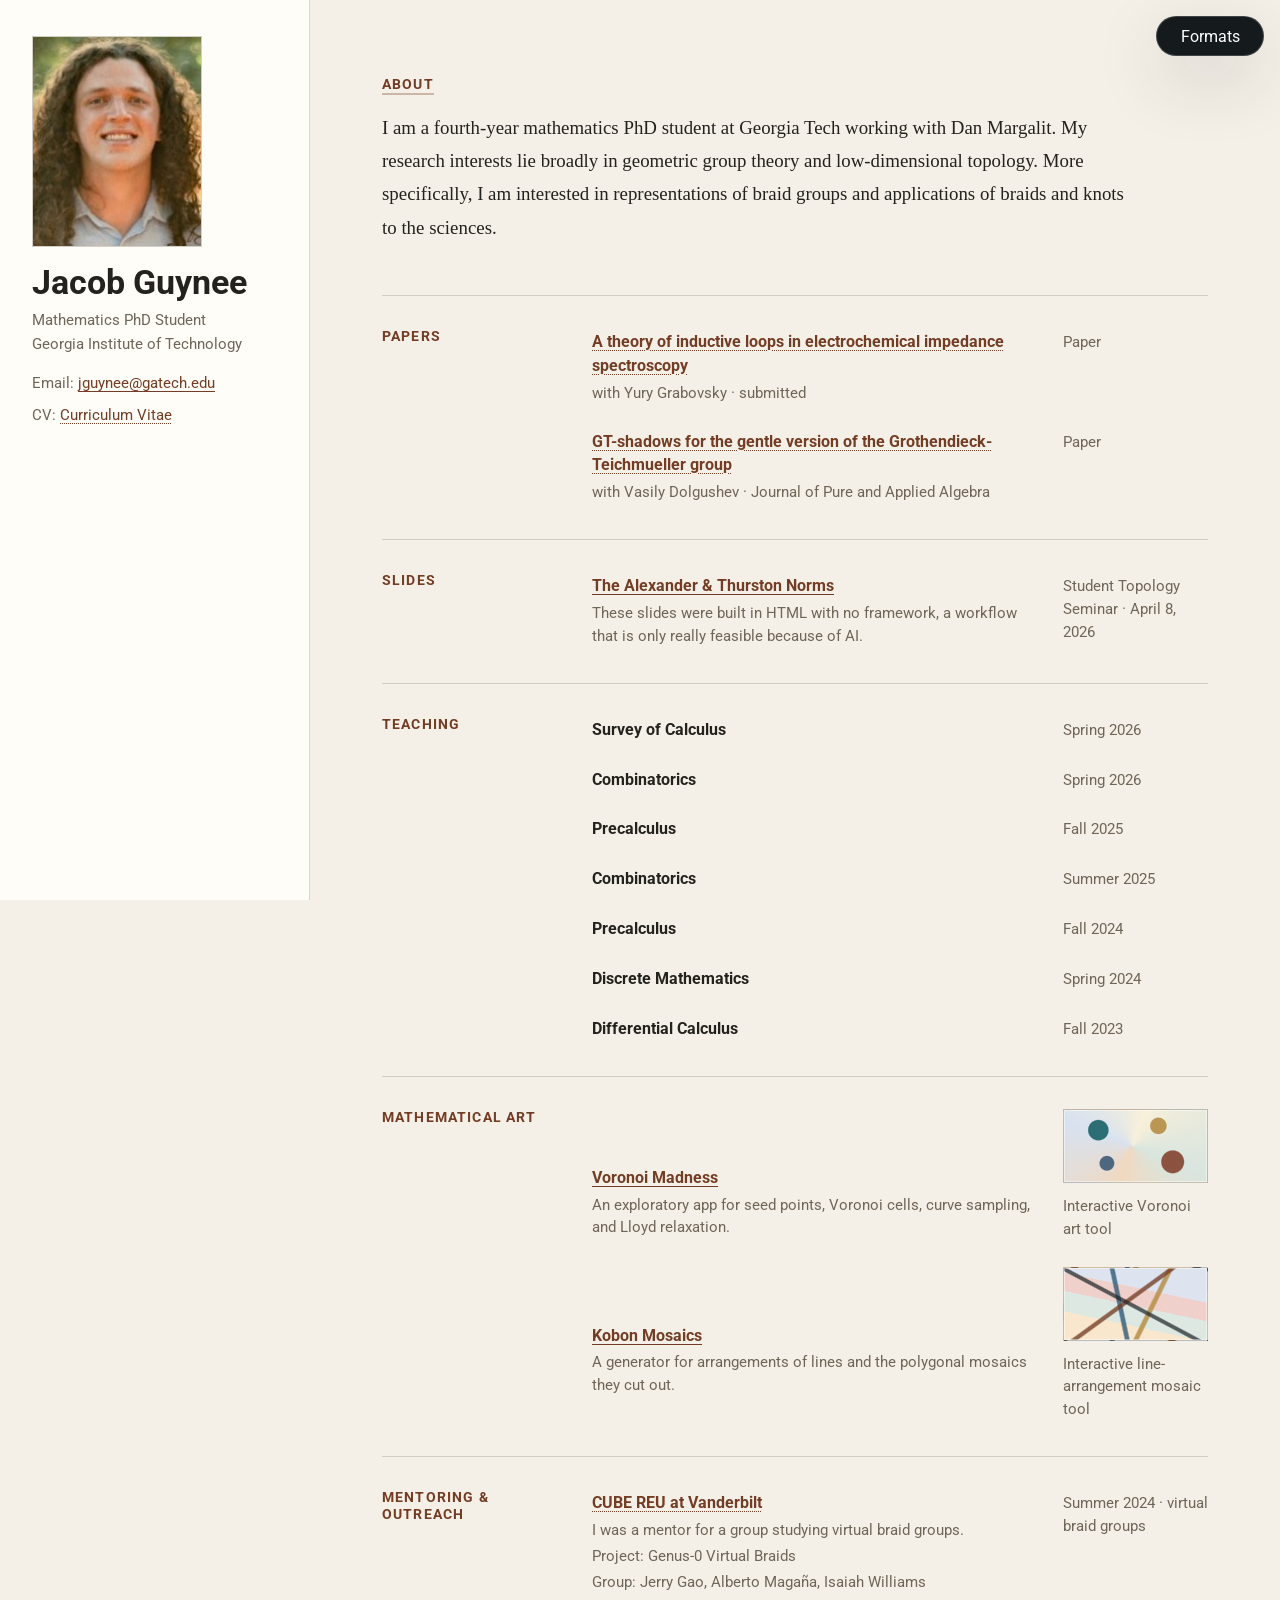
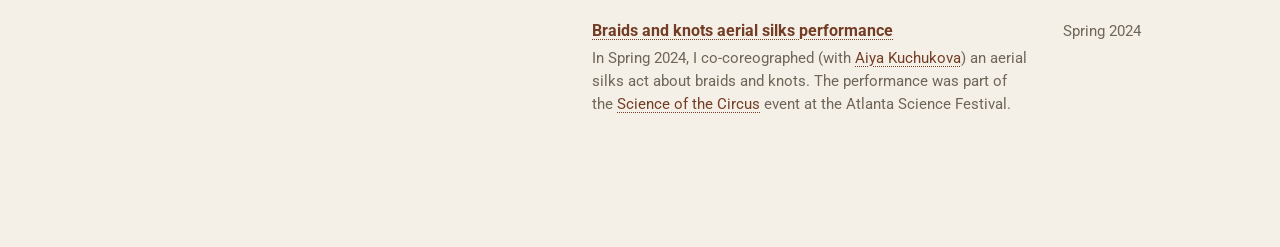
==== commit 58f27c47: "Add mathematical art section" ====
--- a/index.html
+++ b/index.html
@@ -42,7 +42,8 @@
           "Geometric group theory",
           "Low-dimensional topology",
           "Braid groups",
-          "Knot theory"
+          "Knot theory",
+          "Mathematical art"
         ]
       }
     </script>
--- a/styles.css
+++ b/styles.css
@@ -297,6 +297,67 @@
   line-height: 1.55;
 }
 
+.art-entry {
+  display: grid;
+  grid-template-columns: 5.25rem minmax(0, 1fr);
+  gap: 1rem;
+  align-items: start;
+}
+
+.art-entry + .art-entry {
+  margin-top: 1.15rem;
+}
+
+.art-entry p {
+  margin: 0.25rem 0 0;
+}
+
+.art-thumb {
+  display: block;
+  width: 5.25rem;
+  min-height: 4.45rem;
+  border: 1px solid rgba(70, 57, 38, 0.24);
+  background-color: #f7f2e8;
+  box-shadow: inset 0 0 0 1px rgba(255, 255, 255, 0.45);
+}
+
+.art-thumb--voronoi {
+  background:
+    radial-gradient(circle at 24% 28%, rgba(28, 99, 105, 0.92) 0 8%, transparent 9%),
+    radial-gradient(circle at 66% 22%, rgba(181, 141, 69, 0.9) 0 7%, transparent 8%),
+    radial-gradient(circle at 76% 72%, rgba(129, 62, 42, 0.88) 0 9%, transparent 10%),
+    radial-gradient(circle at 30% 74%, rgba(55, 87, 116, 0.88) 0 6%, transparent 7%),
+    conic-gradient(from 20deg at 48% 50%, #f8f0da, #d9e5df, #f1d8bf, #d8e2ef, #f8f0da);
+}
+
+.art-thumb--kobon {
+  background:
+    linear-gradient(28deg, transparent 46%, rgba(31, 37, 40, 0.72) 47% 49%, transparent 50%),
+    linear-gradient(144deg, transparent 43%, rgba(115, 61, 37, 0.78) 44% 46%, transparent 47%),
+    linear-gradient(78deg, transparent 38%, rgba(36, 83, 111, 0.76) 39% 41%, transparent 42%),
+    linear-gradient(116deg, transparent 58%, rgba(181, 141, 69, 0.84) 59% 61%, transparent 62%),
+    linear-gradient(12deg, #f8e7cc 0 28%, #dce8e1 28% 48%, #f0d0ca 48% 66%, #dde4ef 66% 100%);
+}
+
+.art-cv-list {
+  gap: 1.45rem;
+}
+
+.art-cv-item {
+  align-items: stretch;
+}
+
+.art-cv-side {
+  display: grid;
+  gap: 0.55rem;
+  align-content: start;
+}
+
+.art-cv-side .art-thumb {
+  width: 100%;
+  min-height: 4.6rem;
+}
+
 /* Research Notebook */
 
 .notebook-site {
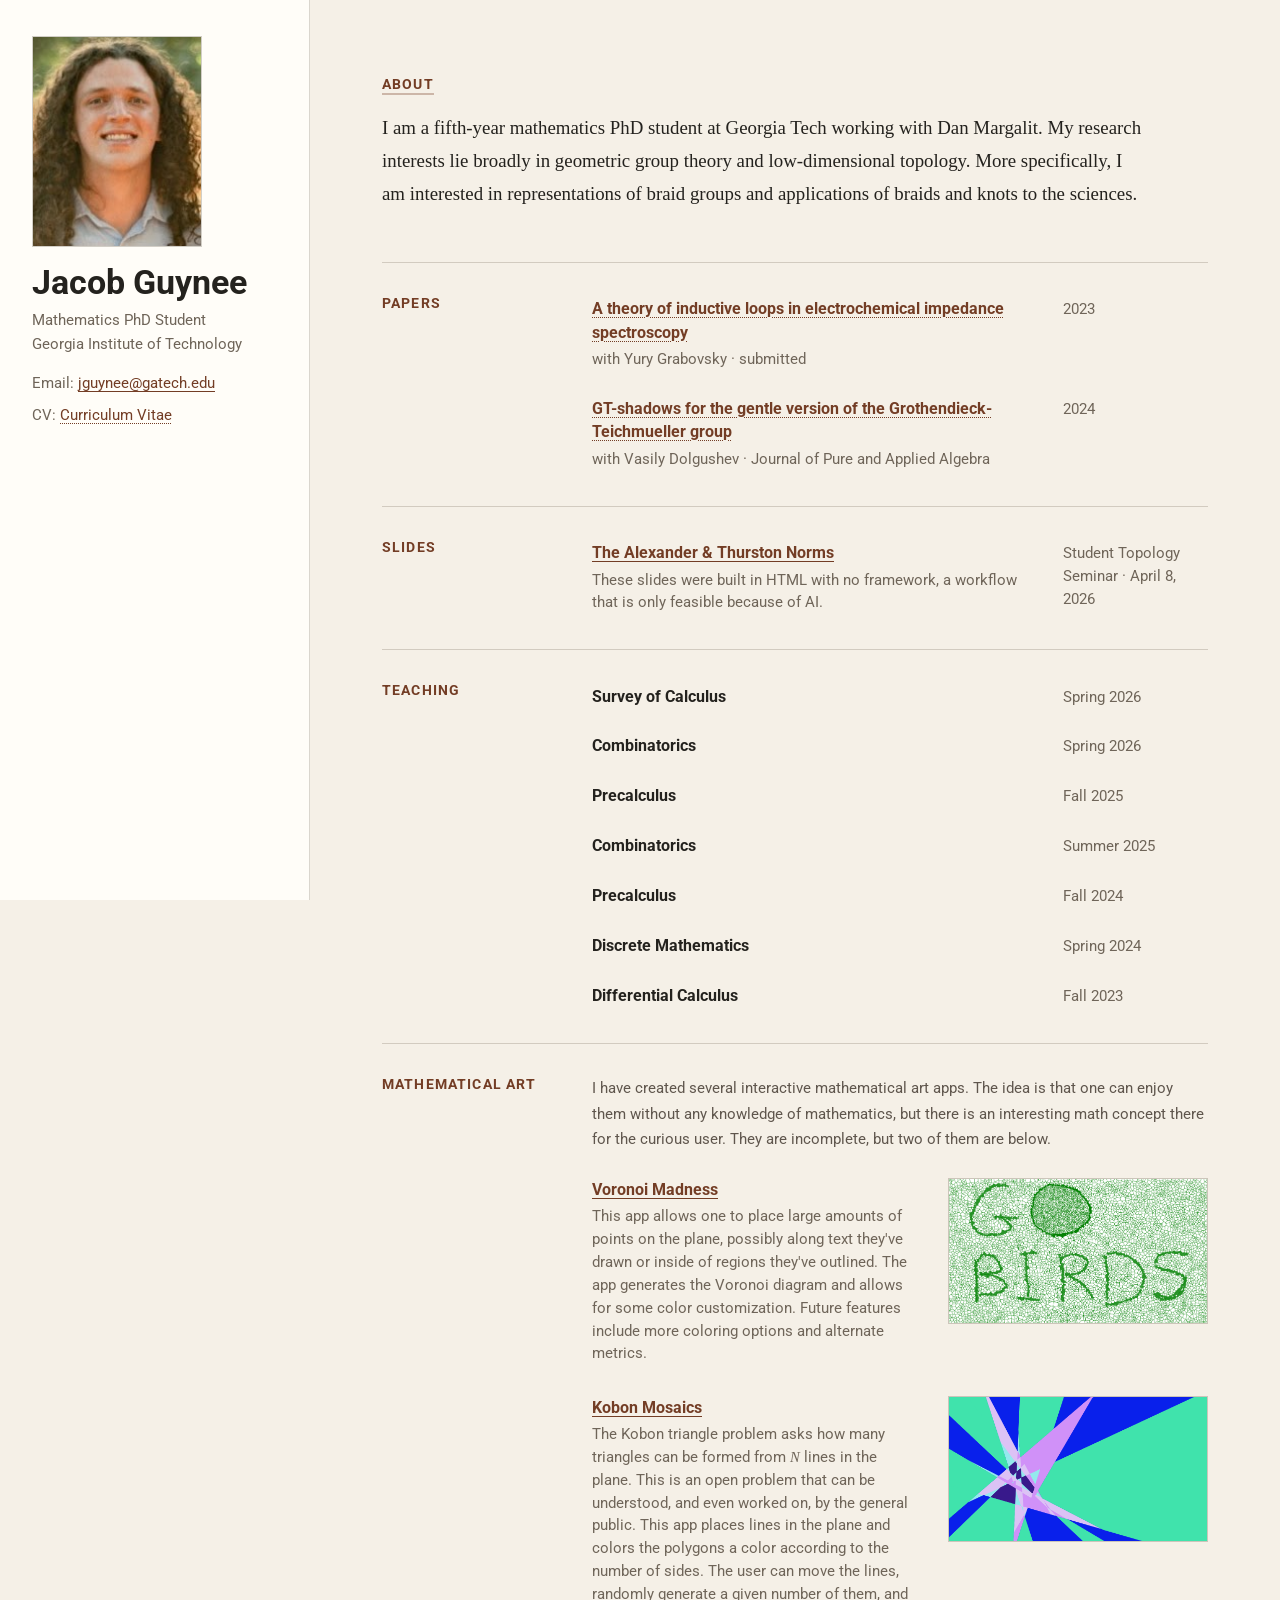
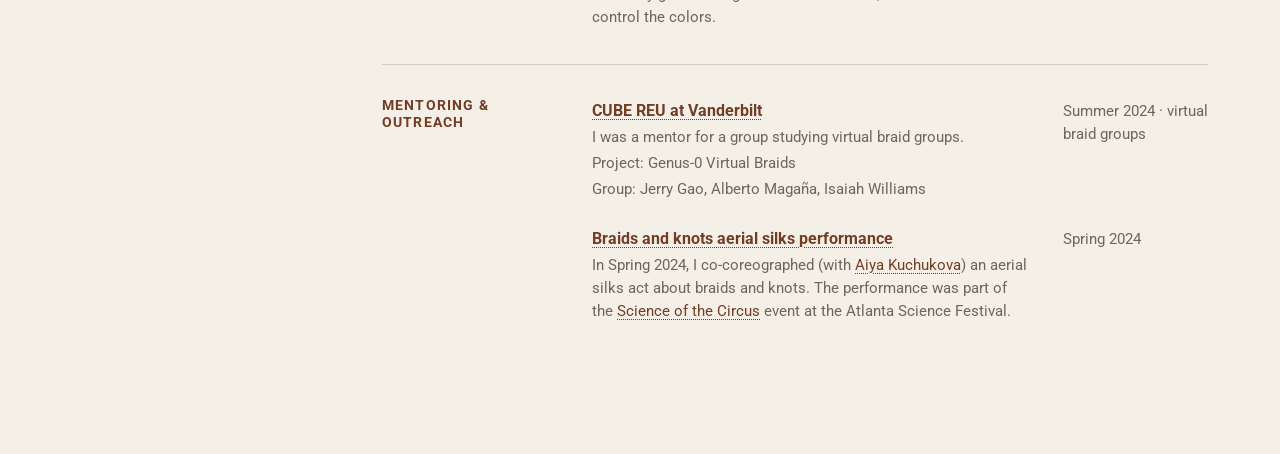
==== commit 373b53a0: "Use paper years and remove format picker" ====
--- a/index.html
+++ b/index.html
@@ -49,19 +49,6 @@
     </script>
   </head>
   <body>
-    <div class="format-picker">
-      <button class="format-toggle" type="button" aria-expanded="false" aria-controls="format-menu">
-        Formats
-      </button>
-      <div class="format-menu" id="format-menu" role="menu" aria-label="Format options">
-        <button type="button" data-format-option="dossier" role="menuitem">Dossier</button>
-        <button type="button" data-format-option="notebook" role="menuitem">Research Notebook</button>
-        <button type="button" data-format-option="letterhead" role="menuitem">Letterhead</button>
-        <button type="button" data-format-option="seminar" role="menuitem">Seminar Board</button>
-        <button type="button" data-format-option="cards" role="menuitem">Index Cards</button>
-      </div>
-    </div>
-
     <div id="site-root"></div>
 
     <script src="script.js"></script>
--- a/styles.css
+++ b/styles.css
@@ -42,64 +42,6 @@
   font: inherit;
 }
 
-.format-picker {
-  position: fixed;
-  top: 1rem;
-  right: 1rem;
-  z-index: 100;
-  font-family: var(--ui);
-}
-
-.format-toggle {
-  min-width: 6.75rem;
-  min-height: 2.5rem;
-  padding: 0 1rem;
-  color: #ffffff;
-  background: #151a1d;
-  border: 1px solid rgba(255, 255, 255, 0.18);
-  border-radius: 999px;
-  box-shadow: var(--shadow);
-  cursor: pointer;
-}
-
-.format-toggle:hover,
-.format-toggle:focus-visible {
-  background: #2a3034;
-}
-
-.format-menu {
-  position: absolute;
-  top: calc(100% + 0.55rem);
-  right: 0;
-  display: none;
-  min-width: 13.5rem;
-  padding: 0.4rem;
-  background: #ffffff;
-  border: 1px solid var(--line-strong);
-  box-shadow: var(--shadow);
-}
-
-.format-picker.open .format-menu {
-  display: grid;
-}
-
-.format-menu button {
-  width: 100%;
-  padding: 0.68rem 0.78rem;
-  color: var(--ink);
-  text-align: left;
-  background: transparent;
-  border: 0;
-  cursor: pointer;
-}
-
-.format-menu button:hover,
-.format-menu button:focus-visible,
-.format-menu button.active {
-  color: var(--teal-dark);
-  background: #edf4f4;
-}
-
 .site a:not(.plain-link) {
   color: var(--link, var(--teal));
   text-decoration: underline;
@@ -297,10 +239,29 @@
   line-height: 1.55;
 }
 
+.math-inline {
+  font-family: var(--serif);
+  font-style: italic;
+}
+
+.art-section-body {
+  display: grid;
+  gap: 1.35rem;
+}
+
+.art-intro {
+  max-width: 44rem;
+  margin: 0 0 0.25rem;
+  color: #5f564d;
+  font-family: var(--ui);
+  font-size: 0.96rem;
+  line-height: 1.65;
+}
+
 .art-entry {
   display: grid;
-  grid-template-columns: 5.25rem minmax(0, 1fr);
-  gap: 1rem;
+  grid-template-columns: minmax(11rem, 14rem) minmax(0, 1fr);
+  gap: 1.35rem;
   align-items: start;
 }
 
@@ -312,13 +273,32 @@
   margin: 0.25rem 0 0;
 }
 
+.art-preview-button {
+  display: block;
+  width: 100%;
+  padding: 0;
+  background: transparent;
+  border: 0;
+  cursor: zoom-in;
+}
+
+.art-preview-button:focus-visible {
+  outline: 2px solid #733d25;
+  outline-offset: 3px;
+}
+
 .art-thumb {
   display: block;
-  width: 5.25rem;
-  min-height: 4.45rem;
+  width: 100%;
+  aspect-ratio: 16 / 9;
   border: 1px solid rgba(70, 57, 38, 0.24);
   background-color: #f7f2e8;
   box-shadow: inset 0 0 0 1px rgba(255, 255, 255, 0.45);
+}
+
+.art-thumb-image {
+  object-fit: cover;
+  object-position: center;
 }
 
 .art-thumb--voronoi {
@@ -340,22 +320,62 @@
 }
 
 .art-cv-list {
-  gap: 1.45rem;
-}
-
-.art-cv-item {
-  align-items: stretch;
+  gap: 1.7rem;
+}
+
+.cv-list li.art-cv-item {
+  grid-template-columns: minmax(0, 1fr) 260px;
+  align-items: start;
 }
 
 .art-cv-side {
   display: grid;
-  gap: 0.55rem;
   align-content: start;
 }
 
 .art-cv-side .art-thumb {
   width: 100%;
-  min-height: 4.6rem;
+}
+
+.art-lightbox {
+  position: fixed;
+  inset: 0;
+  z-index: 200;
+  display: grid;
+  place-items: center;
+  padding: 3rem;
+  background: rgba(25, 22, 18, 0.82);
+  cursor: zoom-out;
+}
+
+.art-lightbox[hidden] {
+  display: none;
+}
+
+.art-lightbox-image {
+  max-width: min(92vw, 1180px);
+  max-height: 86vh;
+  object-fit: contain;
+  background: #ffffff;
+  box-shadow: 0 24px 80px rgba(0, 0, 0, 0.36);
+}
+
+.art-lightbox-close {
+  position: fixed;
+  top: 1.1rem;
+  right: 1.1rem;
+  width: 2.6rem;
+  height: 2.6rem;
+  color: #ffffff;
+  background: rgba(0, 0, 0, 0.46);
+  border: 1px solid rgba(255, 255, 255, 0.35);
+  cursor: pointer;
+  font-size: 1.5rem;
+  line-height: 1;
+}
+
+.lightbox-open {
+  overflow: hidden;
 }
 
 /* Research Notebook */
@@ -1004,25 +1024,6 @@
 }
 
 @media (max-width: 560px) {
-  .format-picker {
-    top: auto;
-    right: 0.65rem;
-    bottom: 0.65rem;
-  }
-
-  .format-toggle {
-    min-width: auto;
-    min-height: 2.25rem;
-    padding: 0 0.78rem;
-    font-size: 0.86rem;
-  }
-
-  .format-menu {
-    top: auto;
-    bottom: calc(100% + 0.55rem);
-    max-width: calc(100vw - 1.3rem);
-  }
-
   .dossier-profile-head {
     grid-template-columns: 82px minmax(0, 1fr);
     gap: 0.85rem;
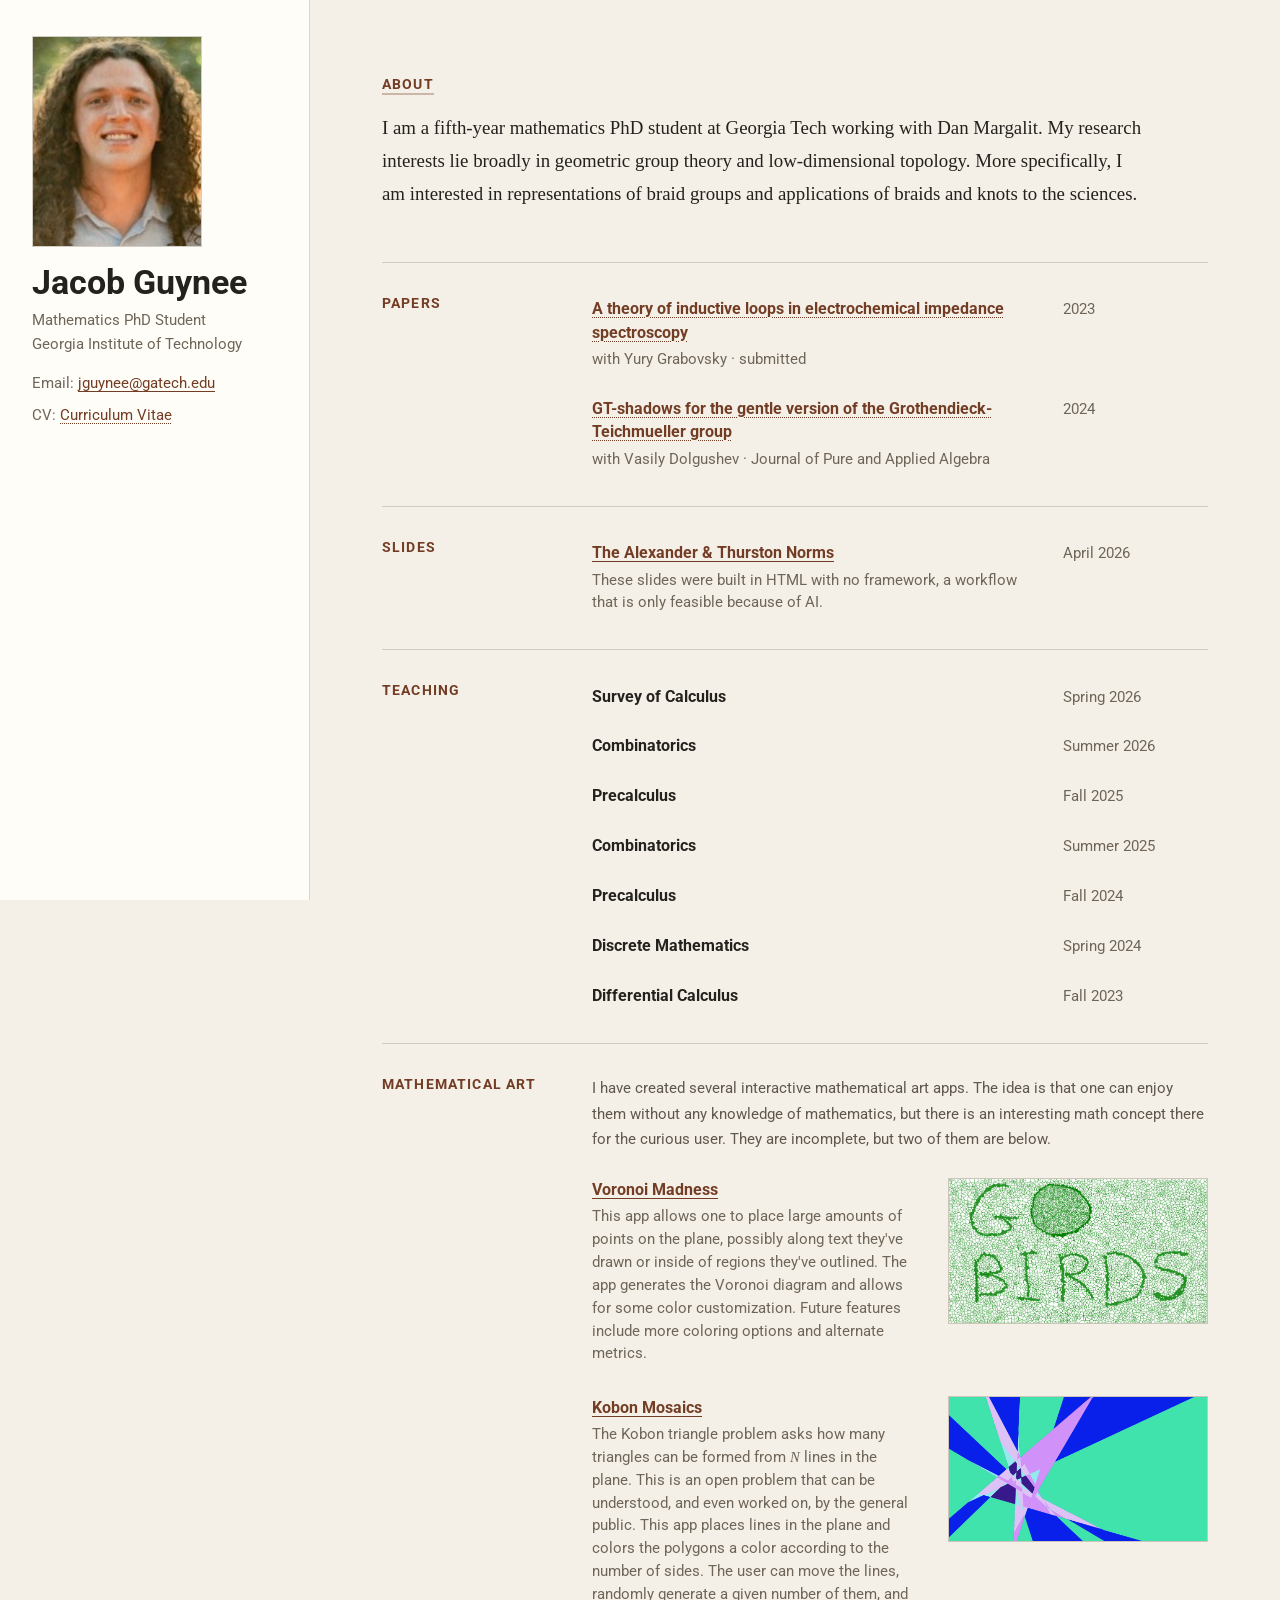
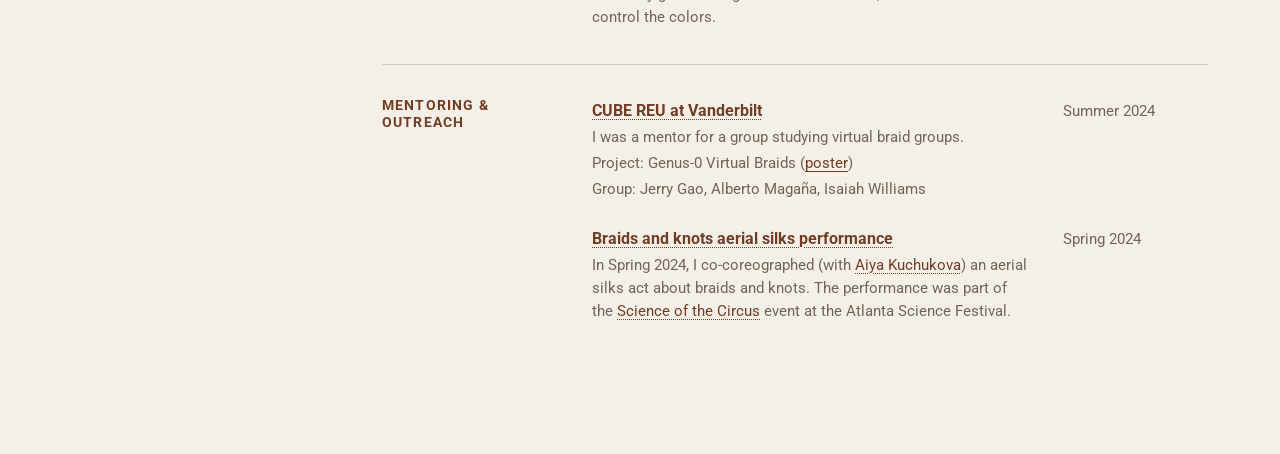
==== commit 649a62a6: "Add static homepage content for crawlers" ====
--- a/index.html
+++ b/index.html
@@ -49,7 +49,119 @@
     </script>
   </head>
   <body>
-    <div id="site-root"></div>
+    <div id="site-root">
+      <div class="site dossier-site">
+        <aside class="dossier-rail">
+          <div class="dossier-profile-head">
+            <img class="portrait" src="assets/jacob-guynee.jpg" alt="Jacob Guynee">
+            <div class="dossier-profile-copy">
+              <h1>Jacob Guynee</h1>
+              <p>Mathematics PhD Student<br>Georgia Institute of Technology</p>
+              <div class="dossier-contact">
+                <p>Email: <a href="mailto:jguynee@gatech.edu">jguynee@gatech.edu</a></p>
+                <p>CV: <a href="https://drive.google.com/file/d/1rcD-SRMnvjtIptiOlbtC2pMc74YxiAB4/view?usp=drive_link" target="_blank" rel="noopener noreferrer">Curriculum Vitae</a></p>
+              </div>
+            </div>
+          </div>
+        </aside>
+
+        <main class="dossier-main">
+          <section class="dossier-intro">
+            <h2>About</h2>
+            <p class="dossier-summary">I am a fifth-year mathematics PhD student at Georgia Tech working with Dan Margalit. My research interests lie broadly in geometric group theory and low-dimensional topology. More specifically, I am interested in representations of braid groups and applications of braids and knots to the sciences.</p>
+          </section>
+
+          <section class="cv-block">
+            <h3>Papers</h3>
+            <ul class="cv-list">
+              <li>
+                <div>
+                  <h4><a href="https://arxiv.org/abs/2301.05024" target="_blank" rel="noopener noreferrer">A theory of inductive loops in electrochemical impedance spectroscopy</a></h4>
+                  <p>with Yury Grabovsky &middot; submitted</p>
+                </div>
+                <p>2023</p>
+              </li>
+              <li>
+                <div>
+                  <h4><a href="https://arxiv.org/abs/2401.06870" target="_blank" rel="noopener noreferrer">GT-shadows for the gentle version of the Grothendieck-Teichmueller group</a></h4>
+                  <p>with Vasily Dolgushev &middot; Journal of Pure and Applied Algebra</p>
+                </div>
+                <p>2024</p>
+              </li>
+            </ul>
+          </section>
+
+          <section class="cv-block">
+            <h3>Slides</h3>
+            <ul class="cv-list">
+              <li>
+                <div>
+                  <h4><a href="slideshows/alex-and-thurston/index.html">The Alexander &amp; Thurston Norms</a></h4>
+                  <p>These slides were built in HTML with no framework, a workflow that is only feasible because of AI.</p>
+                </div>
+                <p>April 2026</p>
+              </li>
+            </ul>
+          </section>
+
+          <section class="cv-block">
+            <h3>Teaching</h3>
+            <ul class="cv-list">
+              <li><div><h4>Survey of Calculus</h4></div><p>Spring 2026</p></li>
+              <li><div><h4>Combinatorics</h4></div><p>Summer 2026</p></li>
+              <li><div><h4>Precalculus</h4></div><p>Fall 2025</p></li>
+              <li><div><h4>Combinatorics</h4></div><p>Summer 2025</p></li>
+              <li><div><h4>Precalculus</h4></div><p>Fall 2024</p></li>
+              <li><div><h4>Discrete Mathematics</h4></div><p>Spring 2024</p></li>
+              <li><div><h4>Differential Calculus</h4></div><p>Fall 2023</p></li>
+            </ul>
+          </section>
+
+          <section class="cv-block">
+            <h3>Mathematical Art</h3>
+            <div class="art-section-body">
+              <p class="art-intro">I have created several interactive mathematical art apps. The idea is that one can enjoy them without any knowledge of mathematics, but there is an interesting math concept there for the curious user. They are incomplete, but two of them are below.</p>
+              <ul class="cv-list art-cv-list">
+                <li class="art-cv-item">
+                  <div>
+                    <h4><a href="mathematical-art/voronoi-madness/">Voronoi Madness</a></h4>
+                    <p>This app allows one to place large amounts of points on the plane, possibly along text they've drawn or inside of regions they've outlined. The app generates the Voronoi diagram and allows for some color customization. Future features include more coloring options and alternate metrics.</p>
+                  </div>
+                </li>
+                <li class="art-cv-item">
+                  <div>
+                    <h4><a href="mathematical-art/kobon-mosaics/">Kobon Mosaics</a></h4>
+                    <p>The Kobon triangle problem asks how many triangles can be formed from N lines in the plane. This is an open problem that can be understood, and even worked on, by the general public. This app places lines in the plane and colors the polygons a color according to the number of sides.</p>
+                  </div>
+                </li>
+              </ul>
+            </div>
+          </section>
+
+          <section class="cv-block">
+            <h3>Mentoring &amp; Outreach</h3>
+            <ul class="cv-list">
+              <li>
+                <div>
+                  <h4><a href="https://margalit.droppages.net/reu.html" target="_blank" rel="noopener noreferrer">CUBE REU at Vanderbilt</a></h4>
+                  <p>I was a mentor for a group studying virtual braid groups.</p>
+                  <p>Project: Genus-0 Virtual Braids (<a href="assets/genus-0-virtual-braids-poster.pdf">poster</a>)</p>
+                  <p>Group: Jerry Gao, Alberto Maga&ntilde;a, Isaiah Williams</p>
+                </div>
+                <p>Summer 2024</p>
+              </li>
+              <li>
+                <div>
+                  <h4><a href="https://drive.google.com/file/d/1J1d-u1OM01Z6d9Sy87omcITtz2qol_px/view" target="_blank" rel="noopener noreferrer">Braids and knots aerial silks performance</a></h4>
+                  <p>In Spring 2024, I co-coreographed an aerial silks act about braids and knots. The performance was part of the Science of the Circus event at the Atlanta Science Festival.</p>
+                </div>
+                <p>Spring 2024</p>
+              </li>
+            </ul>
+          </section>
+        </main>
+      </div>
+    </div>
 
     <script src="script.js"></script>
   </body>
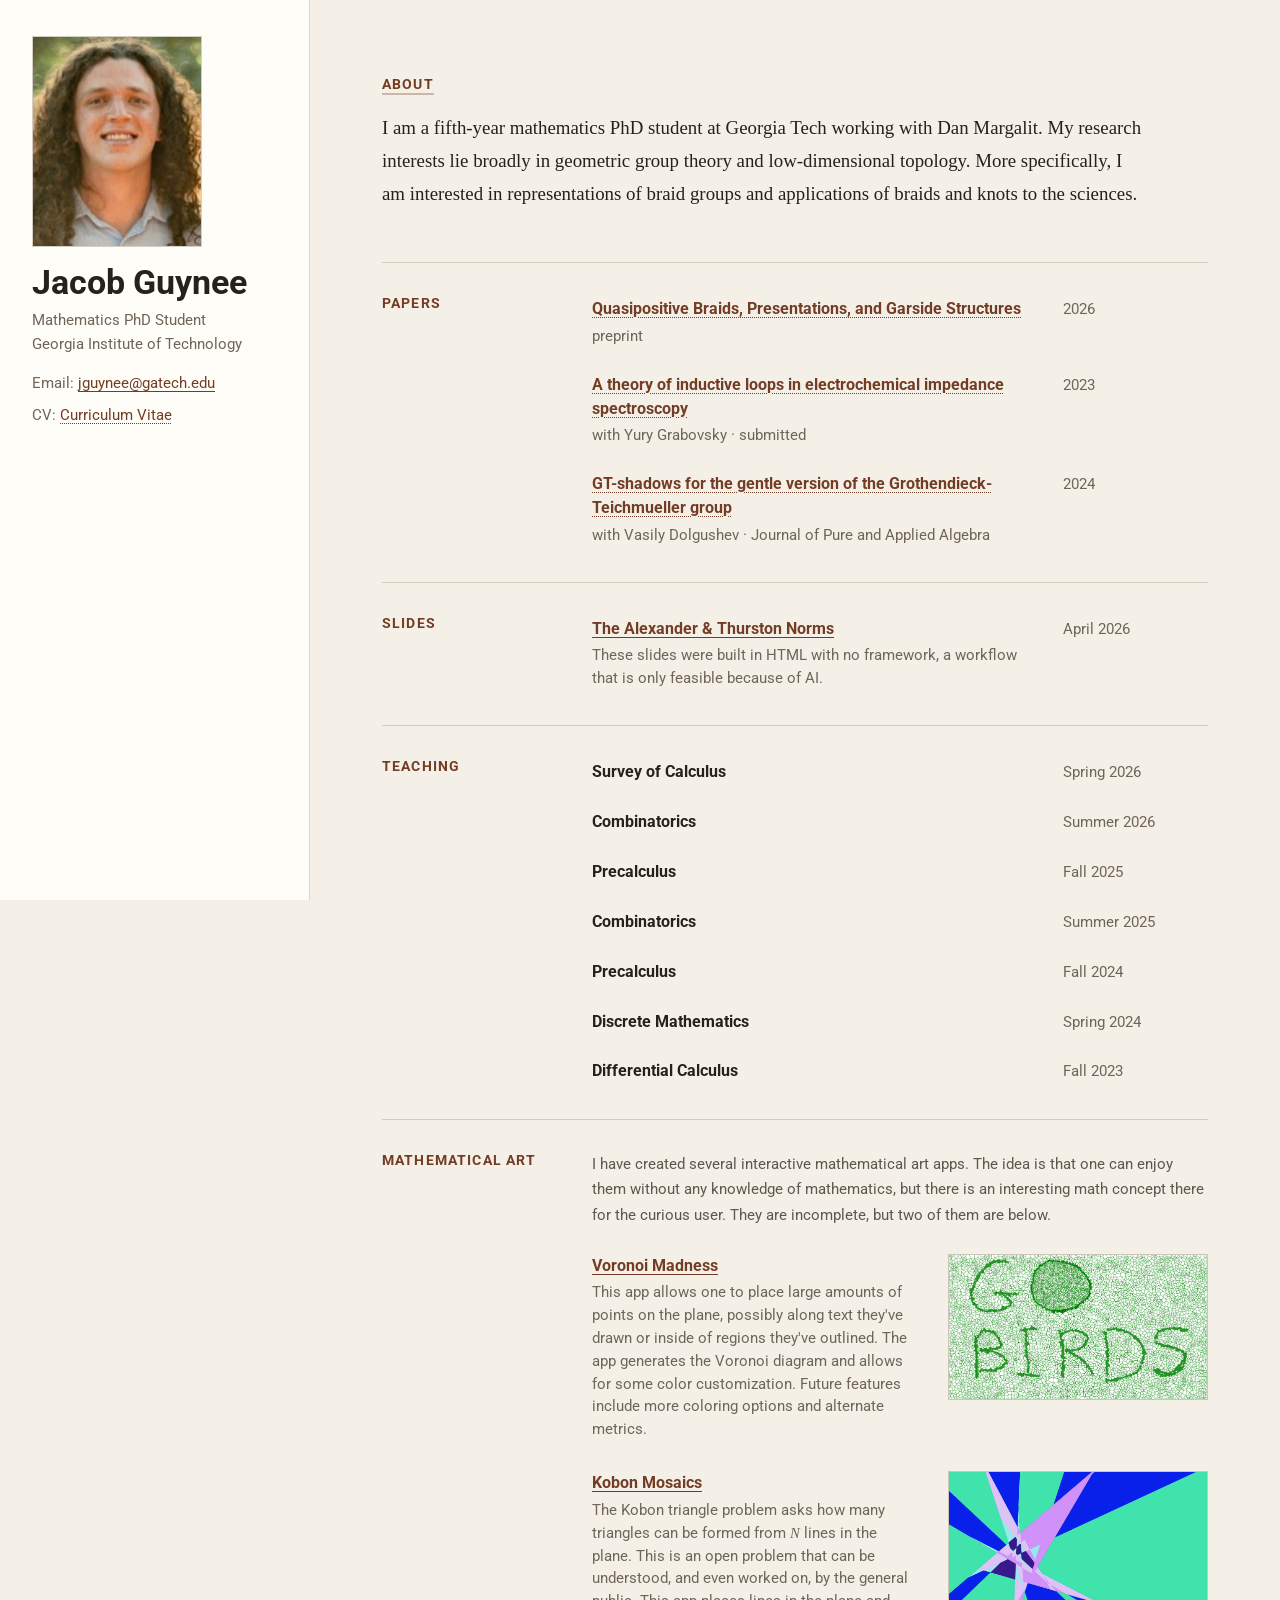
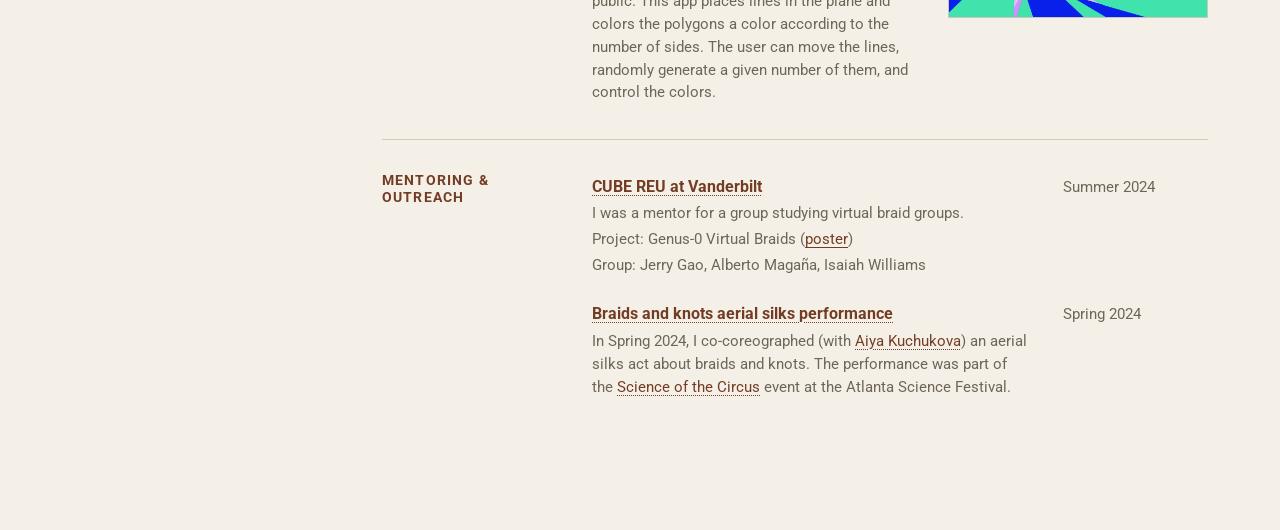
==== commit 30d8feef: "Add quasipositive braid preprint to Papers" ====
--- a/index.html
+++ b/index.html
@@ -74,6 +74,13 @@
           <section class="cv-block">
             <h3>Papers</h3>
             <ul class="cv-list">
+              <li>
+                <div>
+                  <h4><a href="https://arxiv.org/abs/2610.12808" target="_blank" rel="noopener noreferrer">Quasipositive Braids, Presentations, and Garside Structures</a></h4>
+                  <p>preprint</p>
+                </div>
+                <p>2026</p>
+              </li>
               <li>
                 <div>
                   <h4><a href="https://arxiv.org/abs/2301.05024" target="_blank" rel="noopener noreferrer">A theory of inductive loops in electrochemical impedance spectroscopy</a></h4>
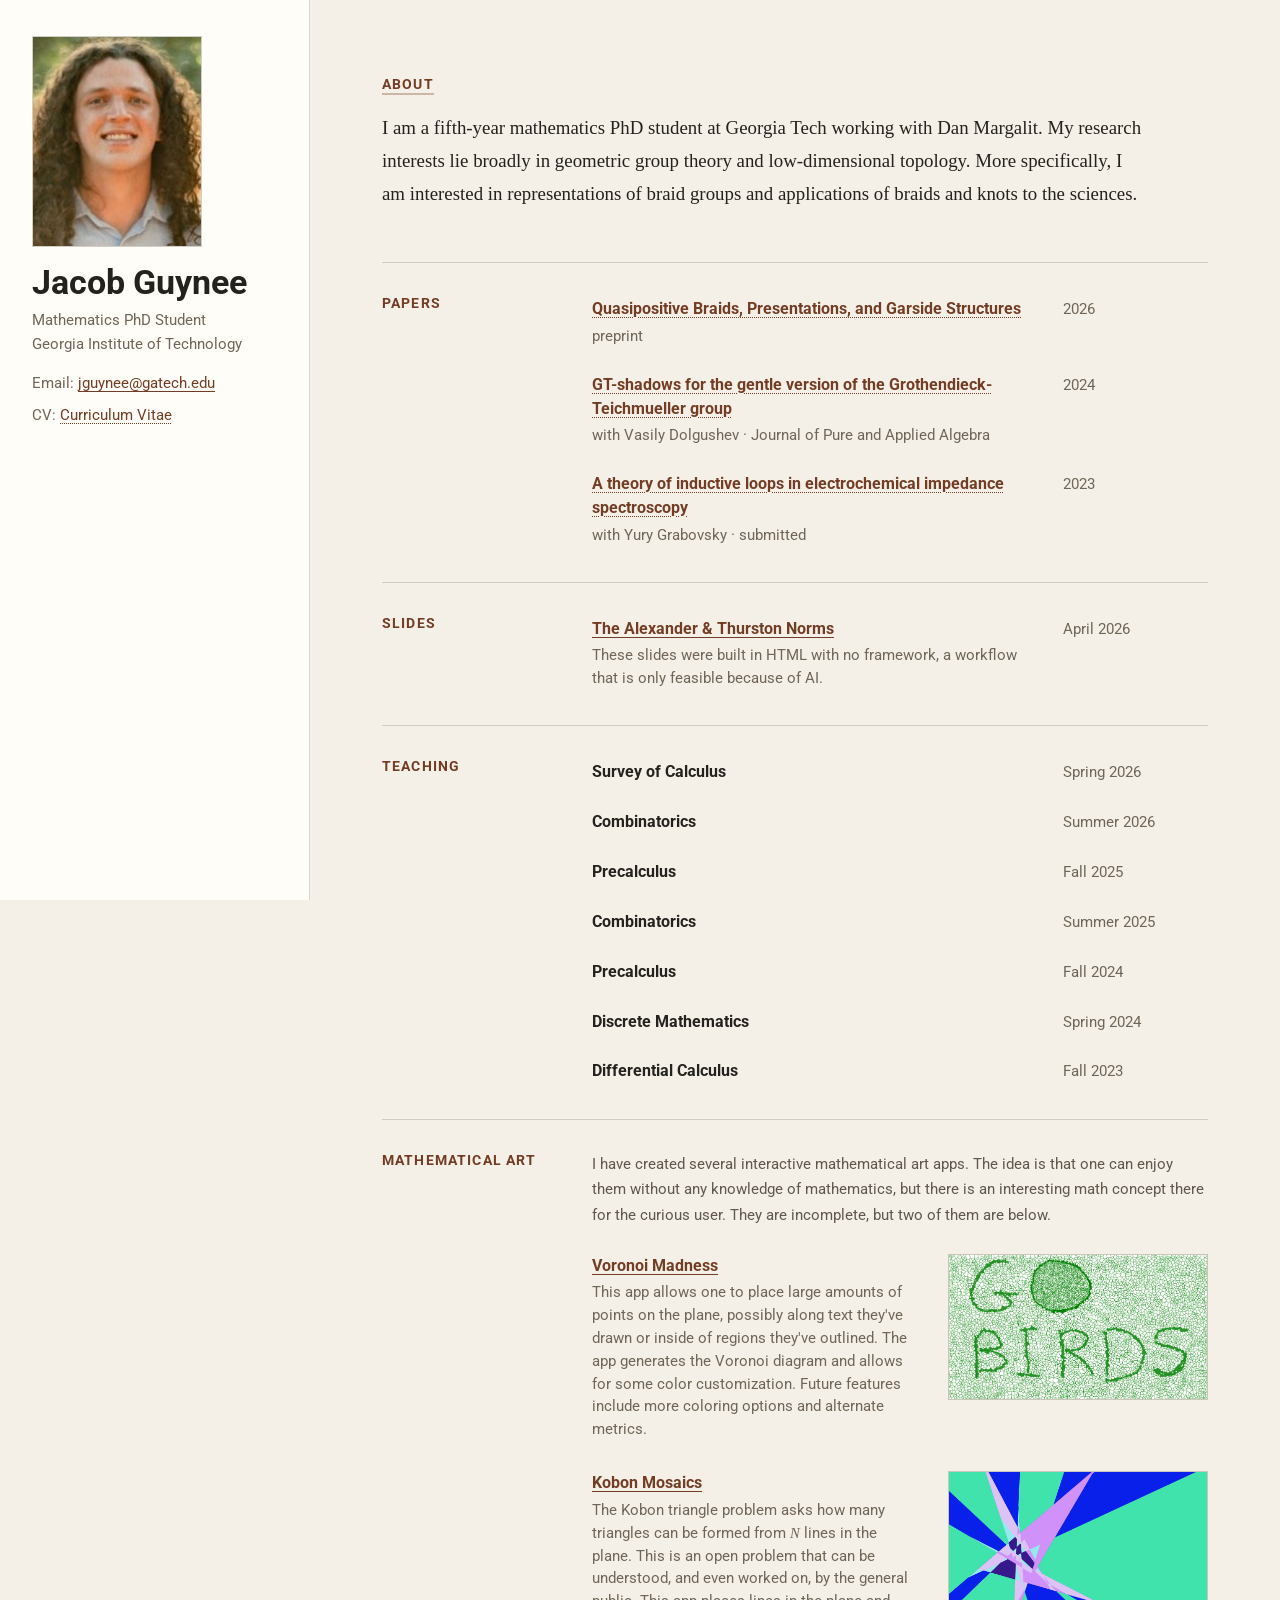
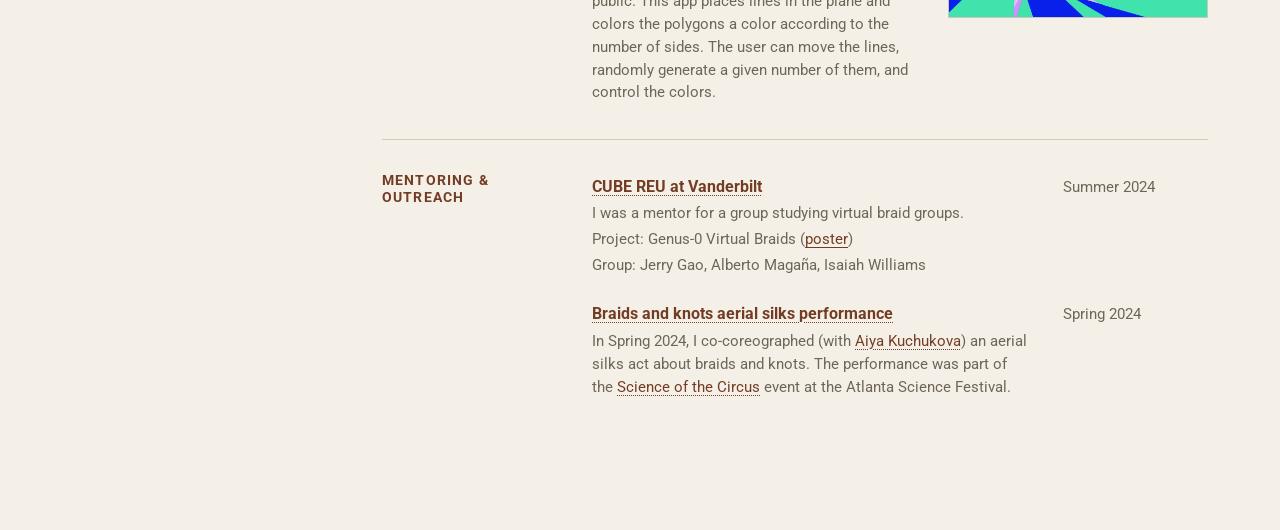
==== commit be436b1e: "Swap algebra and electrochemical paper order" ====
--- a/index.html
+++ b/index.html
@@ -83,17 +83,17 @@
               </li>
               <li>
                 <div>
+                  <h4><a href="https://arxiv.org/abs/2401.06870" target="_blank" rel="noopener noreferrer">GT-shadows for the gentle version of the Grothendieck-Teichmueller group</a></h4>
+                  <p>with Vasily Dolgushev &middot; Journal of Pure and Applied Algebra</p>
+                </div>
+                <p>2024</p>
+              </li>
+              <li>
+                <div>
                   <h4><a href="https://arxiv.org/abs/2301.05024" target="_blank" rel="noopener noreferrer">A theory of inductive loops in electrochemical impedance spectroscopy</a></h4>
                   <p>with Yury Grabovsky &middot; submitted</p>
                 </div>
                 <p>2023</p>
-              </li>
-              <li>
-                <div>
-                  <h4><a href="https://arxiv.org/abs/2401.06870" target="_blank" rel="noopener noreferrer">GT-shadows for the gentle version of the Grothendieck-Teichmueller group</a></h4>
-                  <p>with Vasily Dolgushev &middot; Journal of Pure and Applied Algebra</p>
-                </div>
-                <p>2024</p>
               </li>
             </ul>
           </section>
